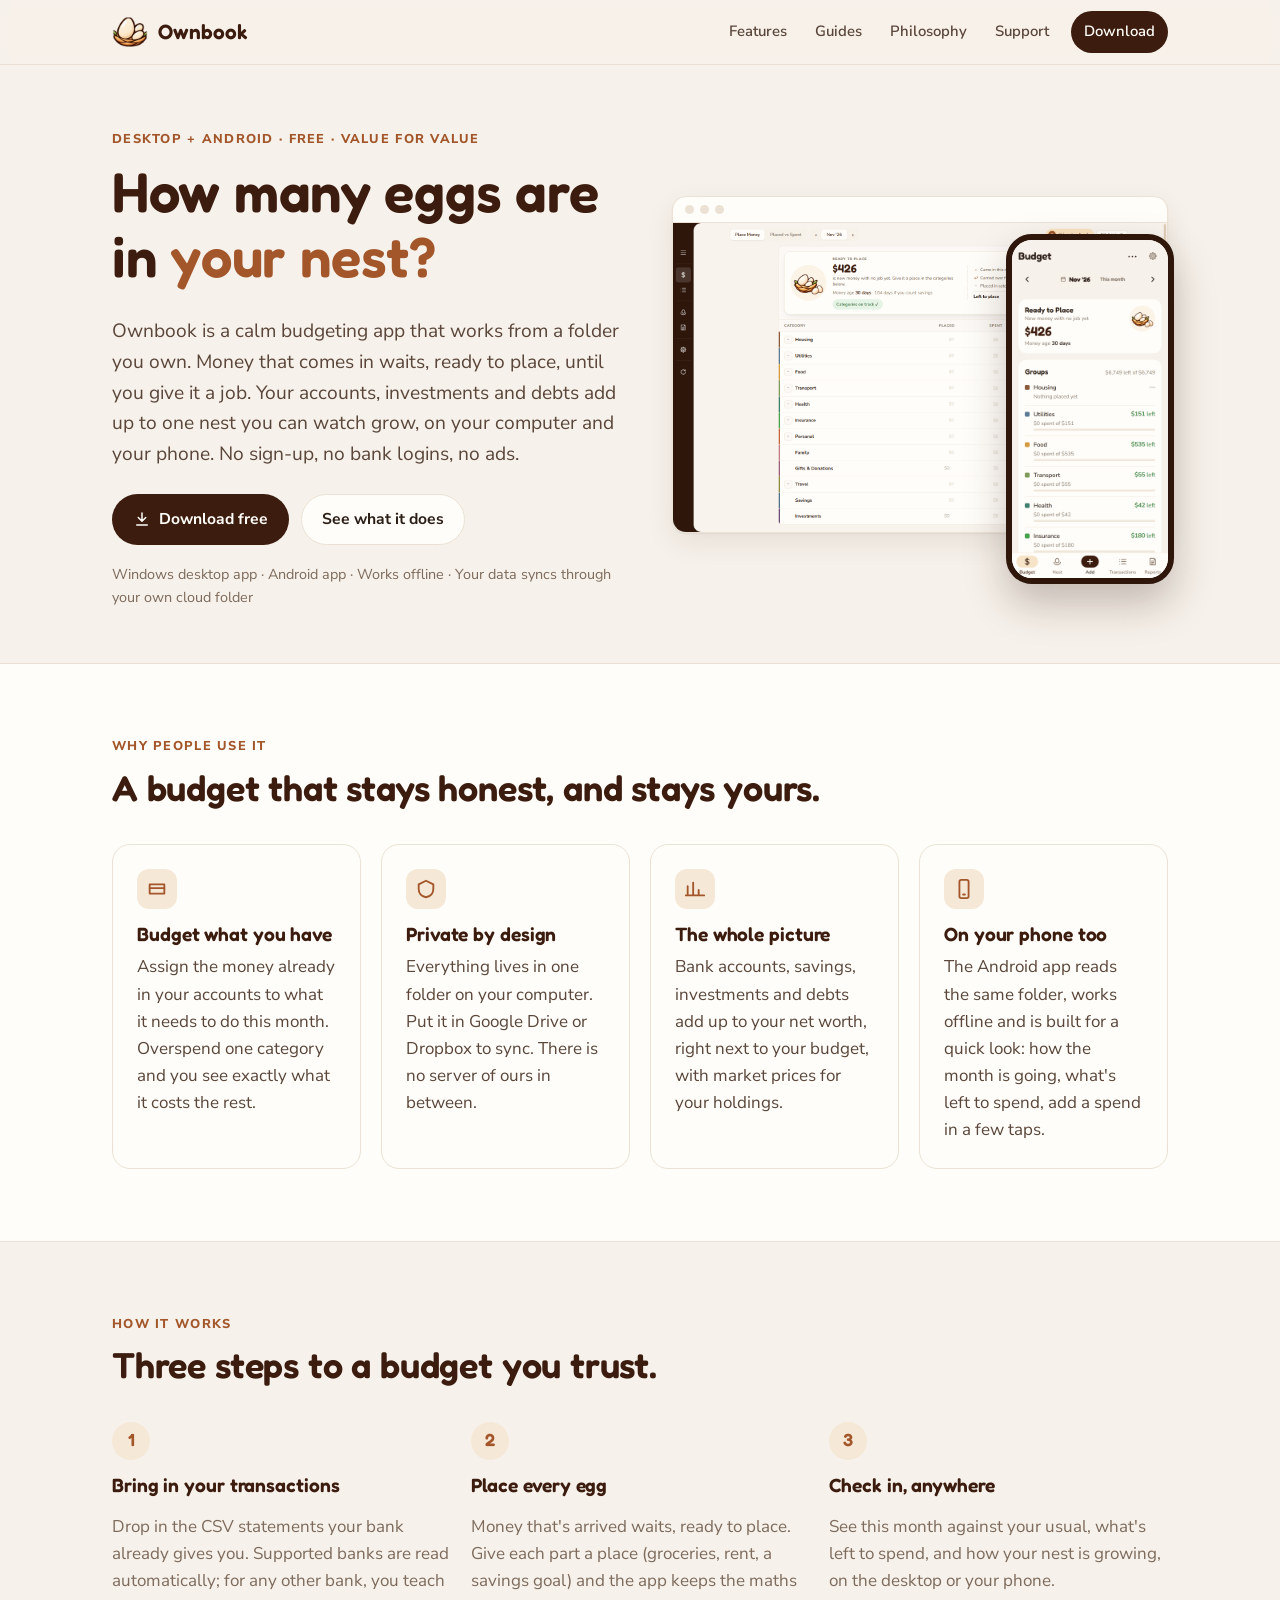
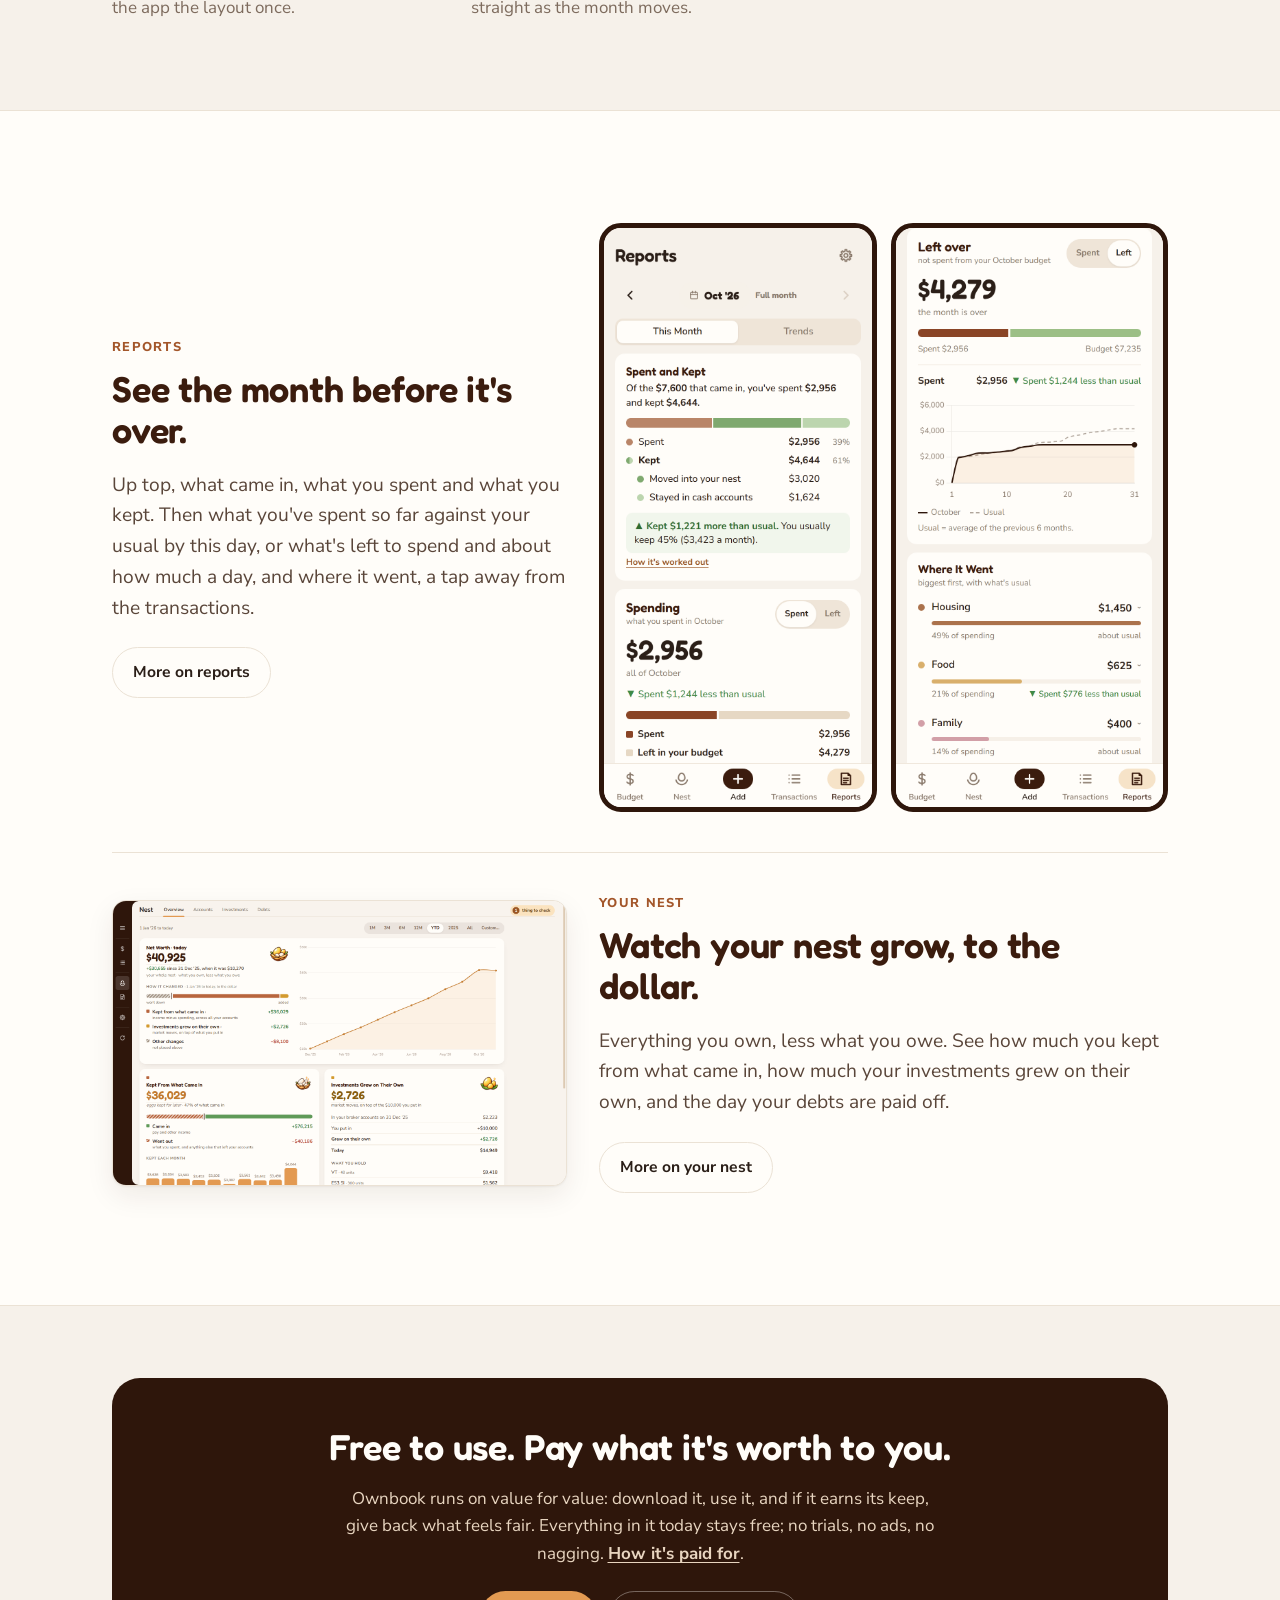
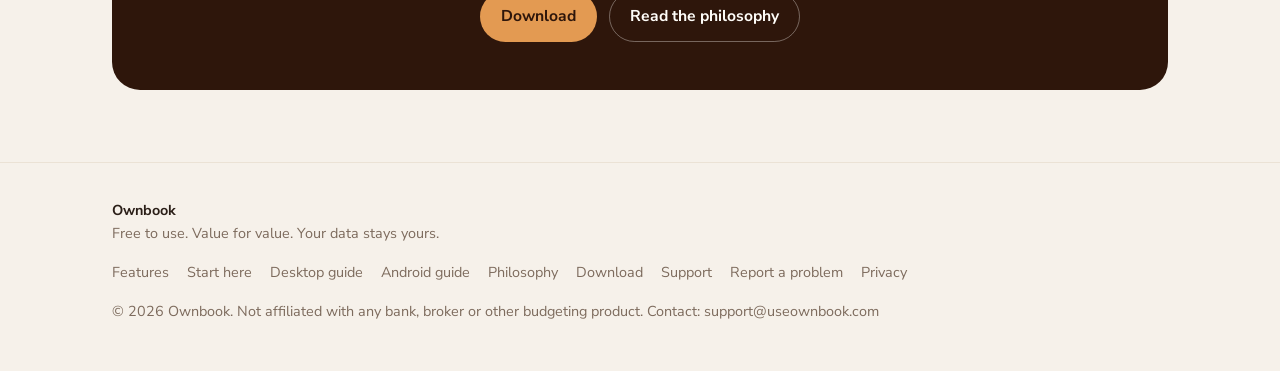
==== index.html @ 2da605db "Publish site" ====
<!doctype html>
<html lang="en">
<head>
  <meta charset="utf-8">
  <meta name="viewport" content="width=device-width, initial-scale=1">
  <title>Ownbook — private budgeting for desktop and Android</title>
  <meta name="description" content="A calm, private budget that lives in a folder you own. Budget every dollar, track accounts and investments, and keep your data in a folder you own. Free, value for value.">
  <link rel="stylesheet" href="assets/site.css">
  <link rel="icon" href="assets/brand/favicon.ico" sizes="any">
  <link rel="icon" type="image/png" sizes="32x32" href="assets/brand/favicon-32.png">
  <link rel="apple-touch-icon" href="assets/brand/apple-touch-icon.png">
  <meta property="og:image" content="assets/brand/social-card.png">
  <meta name="theme-color" content="#FBF1E1">

</head>
<body>
<header class="site-head">
  <div class="wrap">
    <a class="brand" href="index.html">
      <img class="brand-mark" src="assets/brand/mark-96.png" alt="" width="36" height="36">
      <span>Ownbook</span>
    </a>
    <button class="nav-toggle" type="button" aria-label="Menu" aria-expanded="false" aria-controls="site-nav"
      onclick="var n=document.getElementById('site-nav');var o=n.classList.toggle('open');this.setAttribute('aria-expanded',o)">
      <svg viewBox="0 0 24 24" aria-hidden="true"><path d="M4 7h16M4 12h16M4 17h16"/></svg>
    </button>
    <nav class="nav" id="site-nav" aria-label="Main">
      <a href="features.html" >Features</a>
      <a href="guide-start.html" >Guides</a>
      <a href="philosophy.html" >Philosophy</a>
      <a href="support.html" >Support</a>
      <a class="btn btn-primary btn-sm" href="download.html" >Download</a>
    </nav>
  </div>
</header>

<main>
  <section class="hero">
    <div class="wrap hero-grid">
      <div>
        <div class="eyebrow">Desktop + Android · Free · Value for value</div>
        <h1>How many eggs are in <span>your nest?</span></h1>
        <p class="lead">Ownbook is a calm budgeting app that works from a folder you own. Money that comes in waits, ready to place, until you give it a job. Your accounts, investments and debts add up to one nest you can watch grow, on your computer and your phone. No sign-up, no bank logins, no ads.</p>
        <div class="btn-row">
          <a class="btn btn-primary" href="download.html">
            <svg viewBox="0 0 24 24" aria-hidden="true"><path d="M12 4v11M7 10l5 5 5-5M5 20h14"/></svg>Download free</a>
          <a class="btn btn-ghost" href="features.html">See what it does</a>
        </div>
        <p class="hero-note">Windows desktop app · Android app · Works offline · Your data syncs through your own cloud folder</p>
      </div>
      <div class="shots">
        <div class="shot-desk"><div class="bar"><i></i><i></i><i></i></div>
          <img src="assets/img/desk-budget.png" alt="The Budget screen on the desktop: Ready to place at the top, categories with placed, spent and left amounts" width="1440" height="900"></div>
        <div class="shot-phone"><img src="assets/img/phone-budget.png" alt="The Budget screen on Android" width="390" height="844"></div>
      </div>
    </div>
  </section>

  <section class="band">
    <div class="wrap">
      <div class="section-head">
        <div class="eyebrow">Why people use it</div>
        <h2>A budget that stays honest, and stays yours.</h2>
      </div>
      <div class="grid c4">
        <div class="card"><div class="icon"><svg viewBox="0 0 24 24"><path d="M4 7h16v10H4z"/><path d="M4 11h16"/></svg></div>
          <h3>Budget what you have</h3><p>Assign the money already in your accounts to what it needs to do this month. Overspend one category and you see exactly what it costs the rest.</p></div>
        <div class="card"><div class="icon"><svg viewBox="0 0 24 24"><path d="M12 3l8 4v5c0 5-3.5 8-8 9-4.5-1-8-4-8-9V7z"/></svg></div>
          <h3>Private by design</h3><p>Everything lives in one folder on your computer. Put it in Google Drive or Dropbox to sync. There is no server of ours in between.</p></div>
        <div class="card"><div class="icon"><svg viewBox="0 0 24 24"><path d="M4 19V9M10 19V5M16 19v-6M22 19H2"/></svg></div>
          <h3>The whole picture</h3><p>Bank accounts, savings, investments and debts add up to your net worth, right next to your budget, with market prices for your holdings.</p></div>
        <div class="card"><div class="icon"><svg viewBox="0 0 24 24"><rect x="7" y="2" width="10" height="20" rx="2"/><path d="M11 18h2"/></svg></div>
          <h3>On your phone too</h3><p>The Android app reads the same folder, works offline and is built for a quick look: how the month is going, what's left to spend, add a spend in a few taps.</p></div>
      </div>
    </div>
  </section>

  <section>
    <div class="wrap">
      <div class="section-head">
        <div class="eyebrow">How it works</div>
        <h2>Three steps to a budget you trust.</h2>
      </div>
      <div class="steps">
        <div class="step"><h3>Bring in your transactions</h3><p class="muted">Drop in the CSV statements your bank already gives you. Supported banks are read automatically; for any other bank, you teach the app the layout once.</p></div>
        <div class="step"><h3>Place every egg</h3><p class="muted">Money that's arrived waits, ready to place. Give each part a place (groceries, rent, a savings goal) and the app keeps the maths straight as the month moves.</p></div>
        <div class="step"><h3>Check in, anywhere</h3><p class="muted">See this month against your usual, what's left to spend, and how your nest is growing, on the desktop or your phone.</p></div>
      </div>
    </div>
  </section>

  <section class="band">
    <div class="wrap">
      <div class="feature">
        <div>
          <div class="eyebrow">Reports</div>
          <h2>See the month before it's over.</h2>
          <p class="lead">Up top, what came in, what you spent and what you kept. Then what you've spent so far against your usual by this day, or what's left to spend and about how much a day, and where it went, a tap away from the transactions.</p>
          <div class="btn-row"><a class="btn btn-ghost" href="features.html#reports">More on reports</a></div>
        </div>
        <div class="media phones">
          <img src="assets/img/phone-reports.png" alt="Phone Reports: spent and kept this month" width="390" height="844" loading="lazy">
          <img src="assets/img/phone-reports-left.png" alt="Phone Reports: left to spend, about how much a day" width="390" height="844" loading="lazy">
        </div>
      </div>
      <div class="feature flip">
        <div>
          <div class="eyebrow">Your nest</div>
          <h2>Watch your nest grow, to the dollar.</h2>
          <p class="lead">Everything you own, less what you owe. See how much you kept from what came in, how much your investments grew on their own, and the day your debts are paid off.</p>
          <div class="btn-row"><a class="btn btn-ghost" href="features.html#nest">More on your nest</a></div>
        </div>
        <div class="media"><img src="assets/img/desk-nest.png" alt="Desktop Nest overview: net worth and how it changed, what you kept and where it sits" width="1440" height="900" loading="lazy"></div>
      </div>
    </div>
  </section>

  <section>
    <div class="wrap">
      <div class="cta">
        <h2>Free to use. Pay what it's worth to you.</h2>
        <p>Ownbook runs on value for value: download it, use it, and if it earns its keep, give back what feels fair. Everything in it today stays free; no trials, no ads, no nagging. <a href="philosophy.html#v4v" style="color:inherit">How it's paid for</a>.</p>
        <div class="btn-row">
          <a class="btn btn-primary" href="download.html">Download</a>
          <a class="btn btn-ghost" href="philosophy.html">Read the philosophy</a>
        </div>
      </div>
    </div>
  </section>
</main>
<footer class="site-foot">
  <div class="wrap">
    <div>
      <strong style="color:var(--ink)">Ownbook</strong><br>
      Free to use. Value for value. Your data stays yours.
    </div>
    <nav aria-label="Footer">
      <a href="features.html">Features</a>
      <a href="guide-start.html">Start here</a>
      <a href="guide-desktop.html">Desktop guide</a>
      <a href="guide-android.html">Android guide</a>
      <a href="philosophy.html">Philosophy</a>
      <a href="download.html">Download</a>
      <a href="support.html">Support</a>
      <a href="mailto:support@useownbook.com">Report a problem</a>
      <a href="privacy.html">Privacy</a>
    </nav>
    <div style="width:100%">© 2026 Ownbook. Not affiliated with any bank, broker or other budgeting product. Contact: support@useownbook.com</div>
  </div>
</footer>

</body>
</html>
---- assets/site.css ----
/* Site styles. No external fonts, scripts or trackers: the site practises what
   the app preaches. Colours, fonts and shapes follow the app's warm look (cocoa ink,
   cream surfaces, honey accent; Fredoka titles over Nunito Sans), served from here. */
@font-face { font-family: "Nunito Sans"; font-style: normal; font-weight: 200 1000; font-display: swap;
  src: url("fonts/nunitosans-latin.woff2") format("woff2"); unicode-range: U+0000-00FF, U+0131, U+0152-0153, U+02BB-02BC, U+02C6, U+02DA, U+02DC, U+0304, U+0308, U+0329, U+2000-206F, U+20AC, U+2122, U+2191, U+2193, U+2212, U+2215, U+FEFF, U+FFFD; }
@font-face { font-family: "Nunito Sans"; font-style: normal; font-weight: 200 1000; font-display: swap;
  src: url("fonts/nunitosans-latin-ext.woff2") format("woff2"); unicode-range: U+0100-02BA, U+02BD-02C5, U+02C7-02CC, U+02CE-02D7, U+02DD-02FF, U+0304, U+0308, U+0329, U+1D00-1DBF, U+1E00-1E9F, U+1EF2-1EFF, U+2020, U+20A0-20AB, U+20AD-20C0, U+2113, U+2C60-2C7F, U+A720-A7FF; }
@font-face { font-family: "Fredoka"; font-style: normal; font-weight: 300 700; font-display: swap;
  src: url("fonts/fredoka-latin.woff2") format("woff2"); unicode-range: U+0000-00FF, U+0131, U+0152-0153, U+02BB-02BC, U+02C6, U+02DA, U+02DC, U+0304, U+0308, U+0329, U+2000-206F, U+20AC, U+2122, U+2191, U+2193, U+2212, U+2215, U+FEFF, U+FFFD; }
@font-face { font-family: "Fredoka"; font-style: normal; font-weight: 300 700; font-display: swap;
  src: url("fonts/fredoka-latin-ext.woff2") format("woff2"); unicode-range: U+0100-02BA, U+02BD-02C5, U+02C7-02CC, U+02CE-02D7, U+02DD-02FF, U+0304, U+0308, U+0329, U+1D00-1DBF, U+1E00-1E9F, U+1EF2-1EFF, U+2020, U+20A0-20AB, U+20AD-20C0, U+2113, U+2C60-2C7F, U+A720-A7FF; }
:root {
  --bg: #f6f1ea;
  --surface: #fffdf9;
  --ink: #2b1f18;
  --ink-2: #5a463a;
  --muted: #7d6b5d;
  --line: #ebe2d5;
  --cocoa: #3b1c0e;
  --chrome: #2e160b;
  --honey: #e39a52;
  --clay: #a3562a;
  --green: #3f8a46;
  --soft: #f6e8d6;
  --amber-soft: #fdf3e2;
  --accent: #3b1c0e;
  --accent-ink: #fffdf9;
  --link: #9a4d22;
  --frame: #2e160b;
  --radius: 18px;
  --radius-sm: 12px;
  --shadow: 0 1px 2px rgba(46, 22, 11, .05), 0 10px 28px rgba(46, 22, 11, .08);
  --wrap: 1120px;
  --font: "Nunito Sans", Arial, Helvetica, sans-serif;
  --font-display: "Fredoka", "Nunito Sans", Arial, sans-serif;
  color-scheme: light;
}
@media (prefers-color-scheme: dark) {
  :root:not([data-theme="light"]) {
    --bg: #1c120c; --surface: #28190f; --ink: #f6ece0; --ink-2: #dccbb8; --muted: #b29d88;
    --line: #3d2b1e; --cocoa: #f6ece0; --clay: #e9a86a; --green: #8cc77e; --soft: #3a2616; --amber-soft: #33240f;
    --accent: #e39a52; --accent-ink: #2e160b; --link: #f0b27a; --frame: #0f0905; --shadow: none; color-scheme: dark;
  }
}
:root[data-theme="dark"] {
  --bg: #1c120c; --surface: #28190f; --ink: #f6ece0; --ink-2: #dccbb8; --muted: #b29d88;
  --line: #3d2b1e; --cocoa: #f6ece0; --clay: #e9a86a; --green: #8cc77e; --soft: #3a2616; --amber-soft: #33240f;
  --accent: #e39a52; --accent-ink: #2e160b; --link: #f0b27a; --frame: #0f0905; --shadow: none; color-scheme: dark;
}

* { box-sizing: border-box; }
html { -webkit-text-size-adjust: 100%; scroll-behavior: smooth; }
body {
  margin: 0; background: var(--bg); color: var(--ink); font-family: var(--font);
  font-size: 17px; line-height: 1.6; -webkit-font-smoothing: antialiased;
}
img { max-width: 100%; height: auto; display: block; }
a { color: inherit; text-underline-offset: 3px; }
p a, li a, td a { color: var(--link); font-weight: 700; }
h1, h2, h3 { font-family: var(--font-display); line-height: 1.15; letter-spacing: -.005em; margin: 0 0 .5em; color: var(--cocoa); }
h1 { font-size: clamp(2.2rem, 5vw, 3.5rem); font-weight: 600; }
h2 { font-size: clamp(1.6rem, 3.2vw, 2.25rem); font-weight: 600; }
h3 { font-size: 1.2rem; font-weight: 600; }
code, kbd { font-family: ui-monospace, "Cascadia Mono", Consolas, monospace; font-size: .88em;
  background: var(--surface); border: 1px solid var(--line); border-radius: 6px; padding: 1px 6px; }
.wrap { max-width: var(--wrap); margin: 0 auto; padding: 0 16px; }
@media (min-width: 720px) { .wrap { padding: 0 32px; } }
.muted { color: var(--muted); }
.eyebrow { font-size: .8rem; font-weight: 800; letter-spacing: .1em; text-transform: uppercase; color: var(--clay); margin-bottom: 10px; }
.lead { font-size: 1.2rem; color: var(--ink-2); max-width: 40em; }

/* ── Header ── */
.site-head { position: sticky; top: 0; z-index: 10; background: color-mix(in srgb, var(--bg) 88%, transparent);
  backdrop-filter: saturate(1.4) blur(10px); border-bottom: 1px solid var(--line); }
.site-head .wrap { display: flex; align-items: center; gap: 16px; min-height: 64px; }
.brand { display: flex; align-items: center; gap: 10px; font-family: var(--font-display); font-size: 1.3rem; font-weight: 600; color: var(--cocoa); text-decoration: none; }
.brand-mark { width: 36px; height: 36px; display: block; }
.nav { display: flex; gap: 4px; margin-left: auto; align-items: center; }
.nav a { text-decoration: none; font-size: .93rem; font-weight: 600; color: var(--ink-2); padding: 8px 12px; border-radius: 999px; }
.nav a:hover { background: var(--surface); }
.nav a[aria-current="page"] { color: var(--ink); background: var(--surface); box-shadow: inset 0 0 0 1px var(--line); }
.nav .btn { margin-left: 6px; }
.nav-toggle { display: none; margin-left: auto; background: none; border: 0; padding: 10px; color: var(--ink); cursor: pointer; }
.nav-toggle svg { width: 24px; height: 24px; stroke: currentColor; stroke-width: 2; fill: none; stroke-linecap: round; }
@media (max-width: 860px) {
  .nav-toggle { display: block; }
  .nav { display: none; position: absolute; left: 0; right: 0; top: 64px; flex-direction: column; align-items: stretch;
    background: var(--bg); border-bottom: 1px solid var(--line); padding: 8px 16px 16px; gap: 2px; }
  .nav.open { display: flex; }
  .nav a { padding: 12px 14px; }
  .nav .btn { margin: 8px 0 0; text-align: center; }
}

/* ── Buttons ── */
.btn { display: inline-flex; align-items: center; justify-content: center; gap: 8px; text-decoration: none; font-weight: 700;
  font-size: .98rem; padding: 12px 20px; border-radius: 999px; border: 1px solid transparent; cursor: pointer; white-space: nowrap; }
.btn svg { width: 18px; height: 18px; stroke: currentColor; fill: none; stroke-width: 2; stroke-linecap: round; stroke-linejoin: round; }
.btn-primary { background: var(--accent); color: var(--accent-ink) !important; }
.btn-primary:hover { filter: brightness(1.12); }
.btn-ghost { background: var(--surface); color: var(--ink) !important; border-color: var(--line); }
.btn-ghost:hover { border-color: var(--muted); }
.btn-sm { padding: 8px 14px; font-size: .9rem; }
.btn-row { display: flex; flex-wrap: wrap; gap: 12px; margin-top: 24px; }

/* ── Sections ── */
section { padding: 72px 0; }
section.tight { padding: 48px 0; }
.section-head { max-width: 46em; margin-bottom: 36px; }
.band { background: var(--surface); border-top: 1px solid var(--line); border-bottom: 1px solid var(--line); }

/* Hero */
.hero { padding: 64px 0 40px; }
.hero-grid { display: grid; gap: 40px; align-items: center; }
@media (min-width: 960px) { .hero-grid { grid-template-columns: 1.05fr 1fr; } }
.hero h1 span { color: var(--clay); }
.hero-note { margin-top: 18px; font-size: .9rem; color: var(--muted); }
.shots { position: relative; min-height: 360px; }
.shot-desk { border-radius: 14px; overflow: hidden; box-shadow: var(--shadow); border: 1px solid var(--line); background: var(--surface); }
.shot-desk .bar { height: 26px; display: flex; gap: 6px; align-items: center; padding: 0 12px; border-bottom: 1px solid var(--line); }
.shot-desk .bar i { width: 9px; height: 9px; border-radius: 50%; background: var(--line); }
.shot-phone { position: absolute; right: -6px; bottom: -28px; width: 34%; max-width: 210px; border-radius: 26px; overflow: hidden;
  border: 6px solid var(--frame); box-shadow: 0 20px 40px rgba(46, 22, 11, .25); background: #fff; }
@media (max-width: 600px) { .shot-phone { width: 40%; right: 0; } }

/* Pillars / cards */
.grid { display: grid; gap: 20px; }
@media (min-width: 720px) { .grid.c2 { grid-template-columns: repeat(2, 1fr); } .grid.c3 { grid-template-columns: repeat(3, 1fr); } }
@media (min-width: 1000px) { .grid.c4 { grid-template-columns: repeat(4, 1fr); } }
@media (min-width: 640px) and (max-width: 999px) { .grid.c4 { grid-template-columns: repeat(2, 1fr); } }
.card { background: var(--surface); border: 1px solid var(--line); border-radius: var(--radius); padding: 24px; }
.card p { margin: 0; color: var(--ink-2); }
.card h3 { margin-bottom: 8px; }
.icon { width: 40px; height: 40px; border-radius: 12px; background: var(--soft); display: grid; place-items: center; margin-bottom: 14px; }
.icon svg { width: 22px; height: 22px; stroke: var(--clay); fill: none; stroke-width: 2; stroke-linecap: round; stroke-linejoin: round; }

/* Feature rows (text + screenshot) */
.feature { display: grid; gap: 32px; align-items: center; padding: 40px 0; border-top: 1px solid var(--line); }
.feature:first-of-type { border-top: 0; }
@media (min-width: 900px) { .feature { grid-template-columns: 1fr 1.25fr; } .feature.flip > :first-child { order: 2; } }
.feature ul { padding-left: 1.1em; margin: 12px 0 0; color: var(--ink-2); }
.feature li { margin: 6px 0; }
.feature .media { border-radius: 14px; overflow: hidden; border: 1px solid var(--line); box-shadow: var(--shadow); background: var(--surface); }
.feature .media.phones { display: grid; grid-template-columns: repeat(2, 1fr); gap: 14px; border: 0; box-shadow: none; background: none; }
.feature .media.phones img { border-radius: 22px; border: 5px solid var(--frame); }
.tag { display: inline-block; font-size: .72rem; font-weight: 700; letter-spacing: .06em; text-transform: uppercase;
  padding: 3px 8px; border-radius: 999px; background: var(--soft); color: var(--clay); margin-right: 6px; vertical-align: middle; }
.tag.desk { background: var(--surface); color: var(--ink-2); border: 1px solid var(--line); }

/* Steps */
.steps { counter-reset: s; display: grid; gap: 20px; }
@media (min-width: 900px) { .steps { grid-template-columns: repeat(3, 1fr); } }
.step { position: relative; padding-top: 52px; }
.step::before { counter-increment: s; content: counter(s); position: absolute; top: 0; left: 0; width: 38px; height: 38px;
  border-radius: 50%; background: var(--soft); color: var(--clay); display: grid; place-items: center; font-family: var(--font-display); font-weight: 600; font-size: 1.1rem; }

/* CTA band */
.cta { background: var(--chrome); color: #f6ece0; border-radius: 28px; padding: 48px 32px; text-align: center; }
.cta h2 { color: #fffdf9; }
.cta p { color: #e8d5c0; max-width: 36em; margin: 0 auto; }
.cta .btn-row { justify-content: center; }
.cta .btn-primary { background: var(--honey); color: #2e160b !important; }
.cta .btn-ghost { background: transparent; color: #fffdf9 !important; border-color: rgba(255, 253, 249, .35); }

/* Docs (guides, philosophy) */
.doc { display: grid; gap: 40px; padding-top: 48px; padding-bottom: 80px; }
@media (min-width: 980px) { .doc { grid-template-columns: 260px 1fr; } }
.toc { position: sticky; top: 88px; align-self: start; font-size: .92rem; }
@media (max-width: 979px) { .toc { position: static; } }
.toc strong { display: block; font-size: .75rem; letter-spacing: .1em; text-transform: uppercase; color: var(--muted); margin-bottom: 8px; }
.toc a { display: block; padding: 5px 0; color: var(--ink-2); text-decoration: none; }
.toc a:hover { color: var(--ink); }
.prose { max-width: 46em; }
.prose h2 { margin-top: 2.2em; padding-top: .4em; font-size: 1.6rem; scroll-margin-top: 84px; }
.prose h2:first-child { margin-top: 0; }
.prose h3 { margin-top: 1.6em; scroll-margin-top: 84px; }
.prose p, .prose li { color: var(--ink-2); }
.prose ol, .prose ul { padding-left: 1.3em; }
.prose li { margin: 6px 0; }
.prose figure { margin: 24px 0; }
.prose figure img { border-radius: 12px; border: 1px solid var(--line); }
.prose figure.phone img { max-width: 280px; border-radius: 24px; border: 5px solid var(--frame); }
.prose figcaption { font-size: .85rem; color: var(--muted); margin-top: 8px; }
.note { border-radius: var(--radius-sm); padding: 14px 16px; margin: 18px 0; background: var(--soft); color: var(--ink); font-size: .95rem; }
.note.warn { background: var(--amber-soft); }
.note strong { display: block; margin-bottom: 2px; }
.tabs { display: inline-flex; gap: 4px; padding: 4px; border-radius: 999px; background: var(--surface); border: 1px solid var(--line); margin-bottom: 8px; }
.tabs a { text-decoration: none; font-weight: 700; font-size: .88rem; padding: 8px 11px; border-radius: 999px; color: var(--ink-2); white-space: nowrap; }
.tabs a[aria-current="page"] { background: var(--accent); color: var(--accent-ink); }
table.facts { width: 100%; border-collapse: collapse; font-size: .95rem; margin: 16px 0; }
table.facts th, table.facts td { text-align: left; padding: 10px 12px; border-bottom: 1px solid var(--line); vertical-align: top; }
table.facts th { font-size: .78rem; text-transform: uppercase; letter-spacing: .06em; color: var(--muted); }
.table-scroll { overflow-x: auto; }

/* Download + support */
.dl { display: grid; gap: 20px; }
@media (min-width: 820px) { .dl { grid-template-columns: repeat(2, 1fr); } }
.dl .card { display: flex; flex-direction: column; gap: 10px; }
.dl .card .btn { align-self: flex-start; margin-top: 8px; }
.dl ul { margin: 6px 0 0; padding-left: 1.1em; color: var(--ink-2); font-size: .95rem; }
.give { display: grid; gap: 20px; }
@media (min-width: 820px) { .give { grid-template-columns: repeat(2, 1fr); } }
.ln { display: flex; flex-wrap: wrap; gap: 8px; align-items: center; margin-top: 10px; }
.ln code { font-size: .95rem; padding: 8px 12px; word-break: break-all; }

/* Footer */
.site-foot { border-top: 1px solid var(--line); padding: 36px 0 48px; font-size: .9rem; color: var(--muted); }
.site-foot .wrap { display: flex; flex-wrap: wrap; gap: 16px 32px; justify-content: space-between; }
.site-foot nav { display: flex; flex-wrap: wrap; gap: 6px 18px; }
.site-foot a { text-decoration: none; }
.site-foot a:hover { color: var(--ink); }
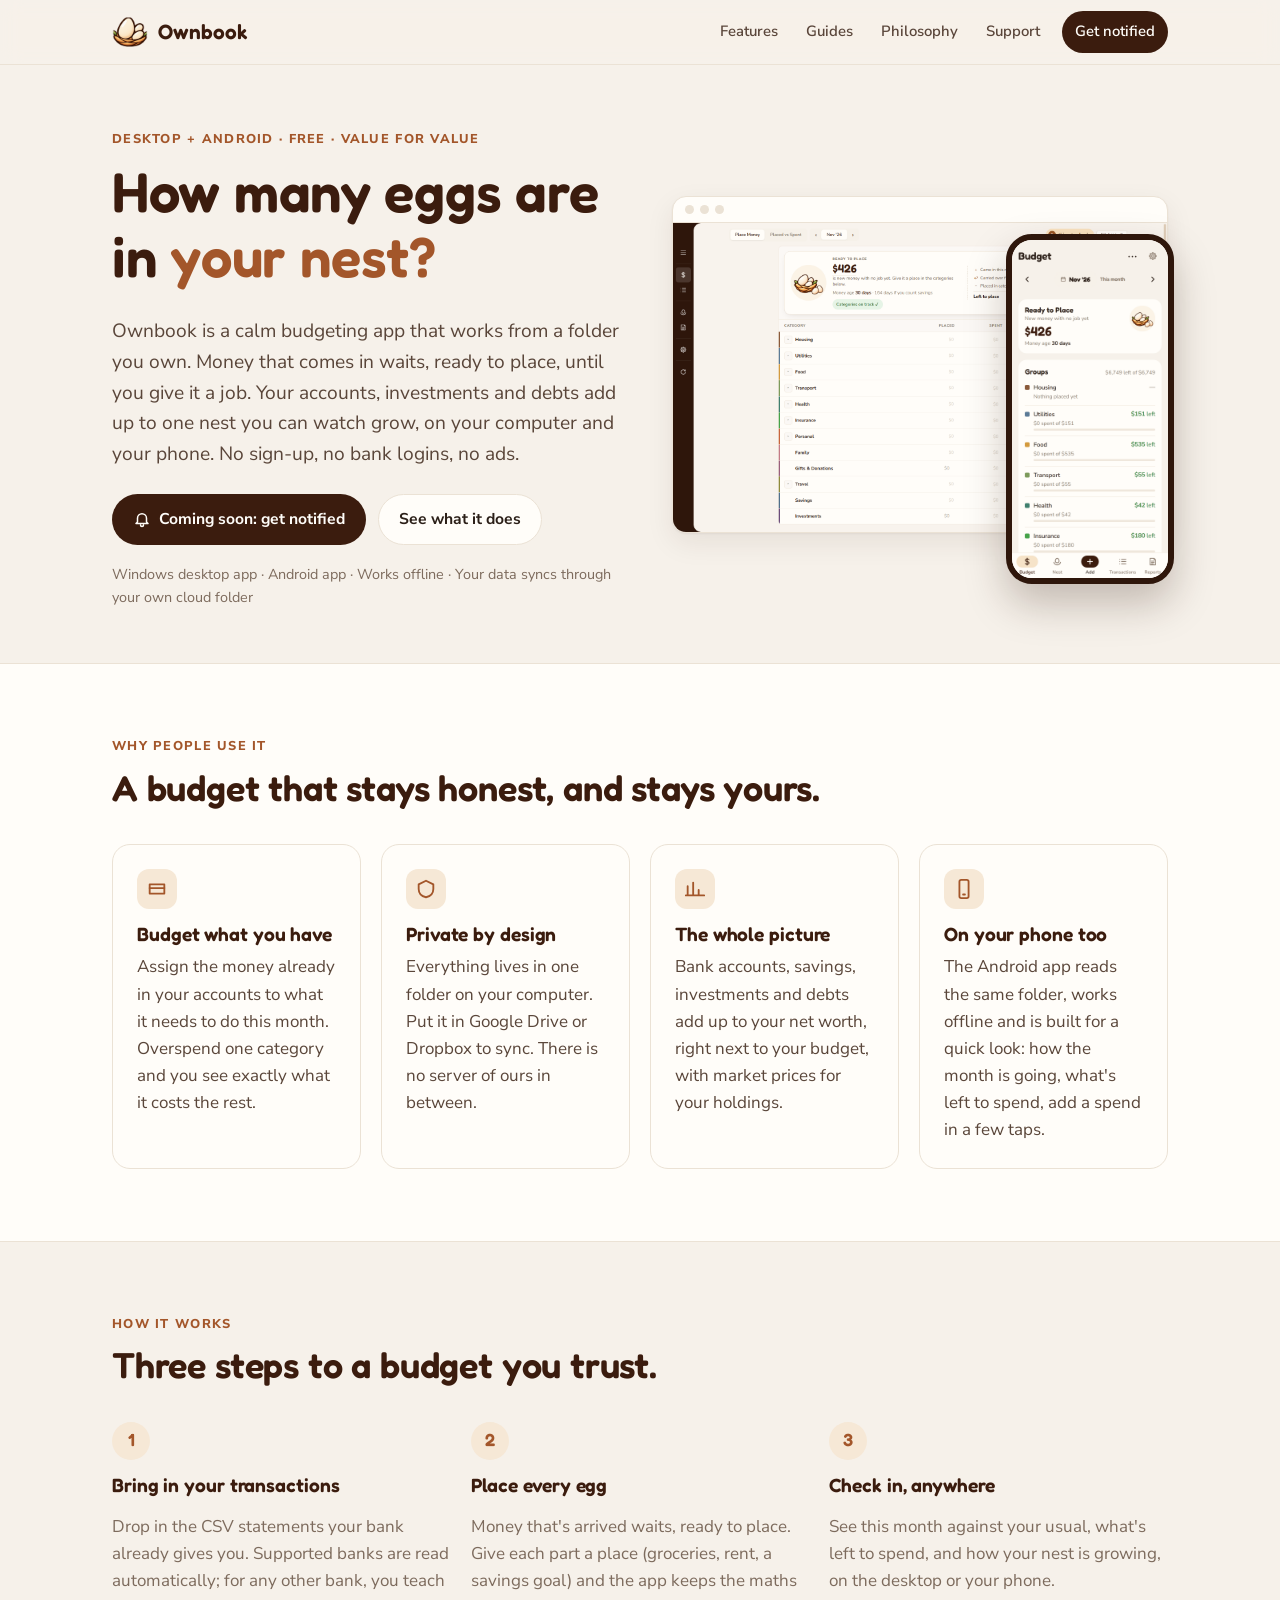
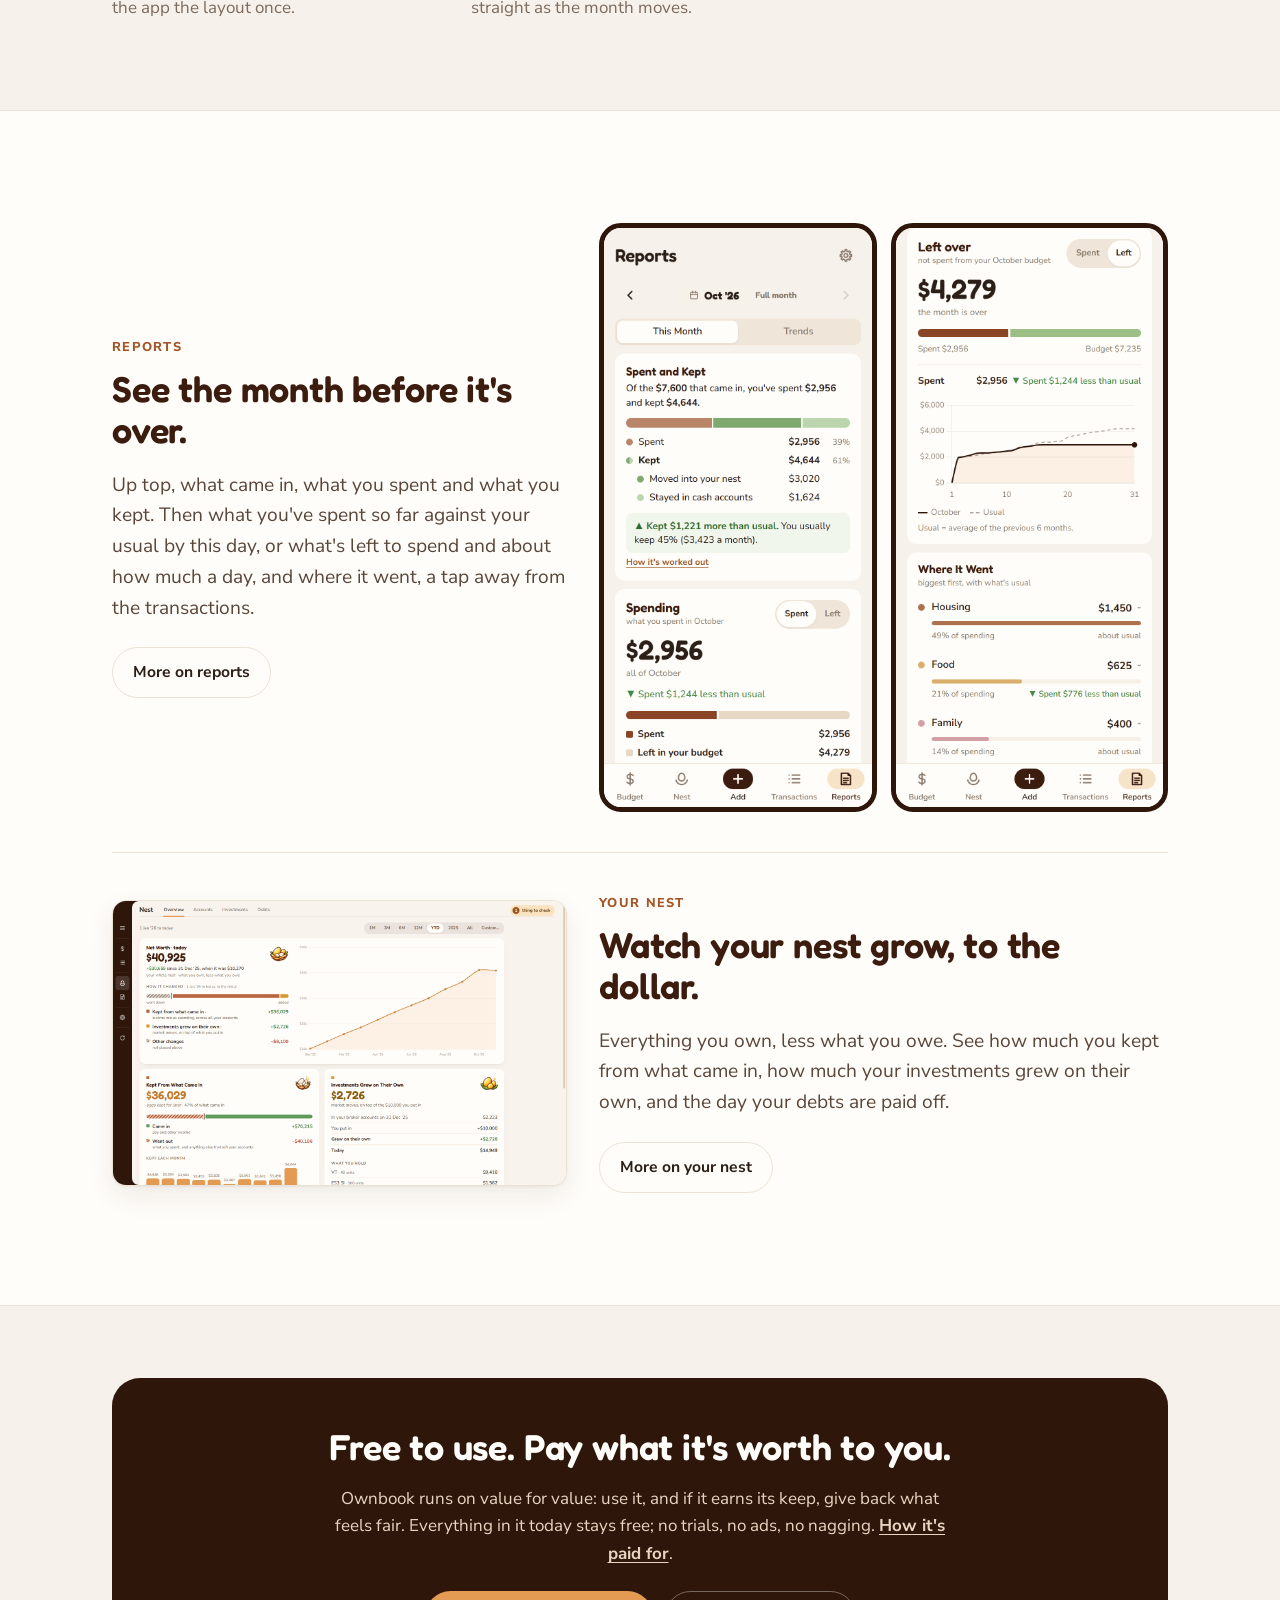
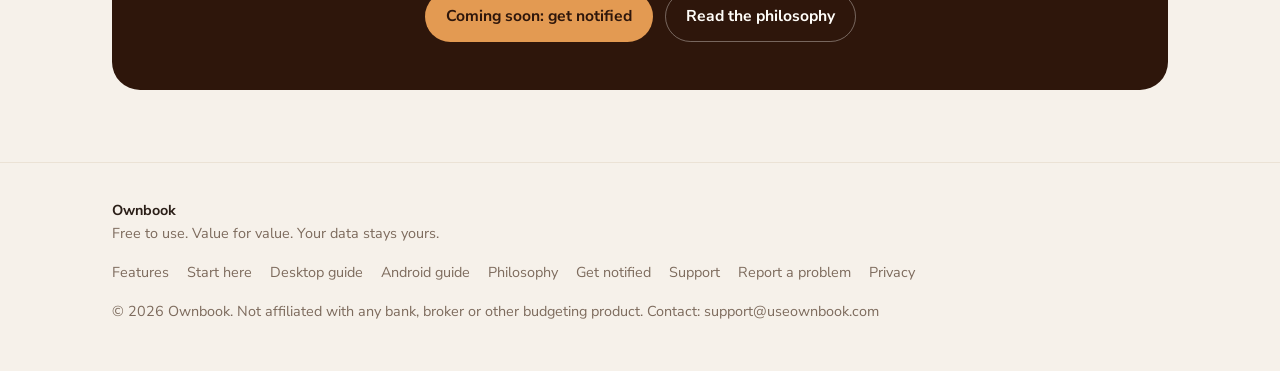
==== commit 5c3a63f0: "Coming soon: get notified buttons" ====
--- a/index.html
+++ b/index.html
@@ -29,7 +29,7 @@
       <a href="guide-start.html" >Guides</a>
       <a href="philosophy.html" >Philosophy</a>
       <a href="support.html" >Support</a>
-      <a class="btn btn-primary btn-sm" href="download.html" >Download</a>
+      <a class="btn btn-primary btn-sm" href="download.html#notify" >Get notified</a>
     </nav>
   </div>
 </header>
@@ -42,8 +42,8 @@
         <h1>How many eggs are in <span>your nest?</span></h1>
         <p class="lead">Ownbook is a calm budgeting app that works from a folder you own. Money that comes in waits, ready to place, until you give it a job. Your accounts, investments and debts add up to one nest you can watch grow, on your computer and your phone. No sign-up, no bank logins, no ads.</p>
         <div class="btn-row">
-          <a class="btn btn-primary" href="download.html">
-            <svg viewBox="0 0 24 24" aria-hidden="true"><path d="M12 4v11M7 10l5 5 5-5M5 20h14"/></svg>Download free</a>
+          <a class="btn btn-primary" href="mailto:support@useownbook.com?subject=Tell%20me%20when%20it%27s%20out">
+            <svg viewBox="0 0 24 24" aria-hidden="true"><path d="M6 16V11a6 6 0 0 1 12 0v5l2 2H4zM10 20a2 2 0 0 0 4 0"/></svg>Coming soon: get notified</a>
           <a class="btn btn-ghost" href="features.html">See what it does</a>
         </div>
         <p class="hero-note">Windows desktop app · Android app · Works offline · Your data syncs through your own cloud folder</p>
@@ -119,9 +119,9 @@
     <div class="wrap">
       <div class="cta">
         <h2>Free to use. Pay what it's worth to you.</h2>
-        <p>Ownbook runs on value for value: download it, use it, and if it earns its keep, give back what feels fair. Everything in it today stays free; no trials, no ads, no nagging. <a href="philosophy.html#v4v" style="color:inherit">How it's paid for</a>.</p>
+        <p>Ownbook runs on value for value: use it, and if it earns its keep, give back what feels fair. Everything in it today stays free; no trials, no ads, no nagging. <a href="philosophy.html#v4v" style="color:inherit">How it's paid for</a>.</p>
         <div class="btn-row">
-          <a class="btn btn-primary" href="download.html">Download</a>
+          <a class="btn btn-primary" href="mailto:support@useownbook.com?subject=Tell%20me%20when%20it%27s%20out">Coming soon: get notified</a>
           <a class="btn btn-ghost" href="philosophy.html">Read the philosophy</a>
         </div>
       </div>
@@ -140,7 +140,7 @@
       <a href="guide-desktop.html">Desktop guide</a>
       <a href="guide-android.html">Android guide</a>
       <a href="philosophy.html">Philosophy</a>
-      <a href="download.html">Download</a>
+      <a href="download.html#notify">Get notified</a>
       <a href="support.html">Support</a>
       <a href="mailto:support@useownbook.com">Report a problem</a>
       <a href="privacy.html">Privacy</a>
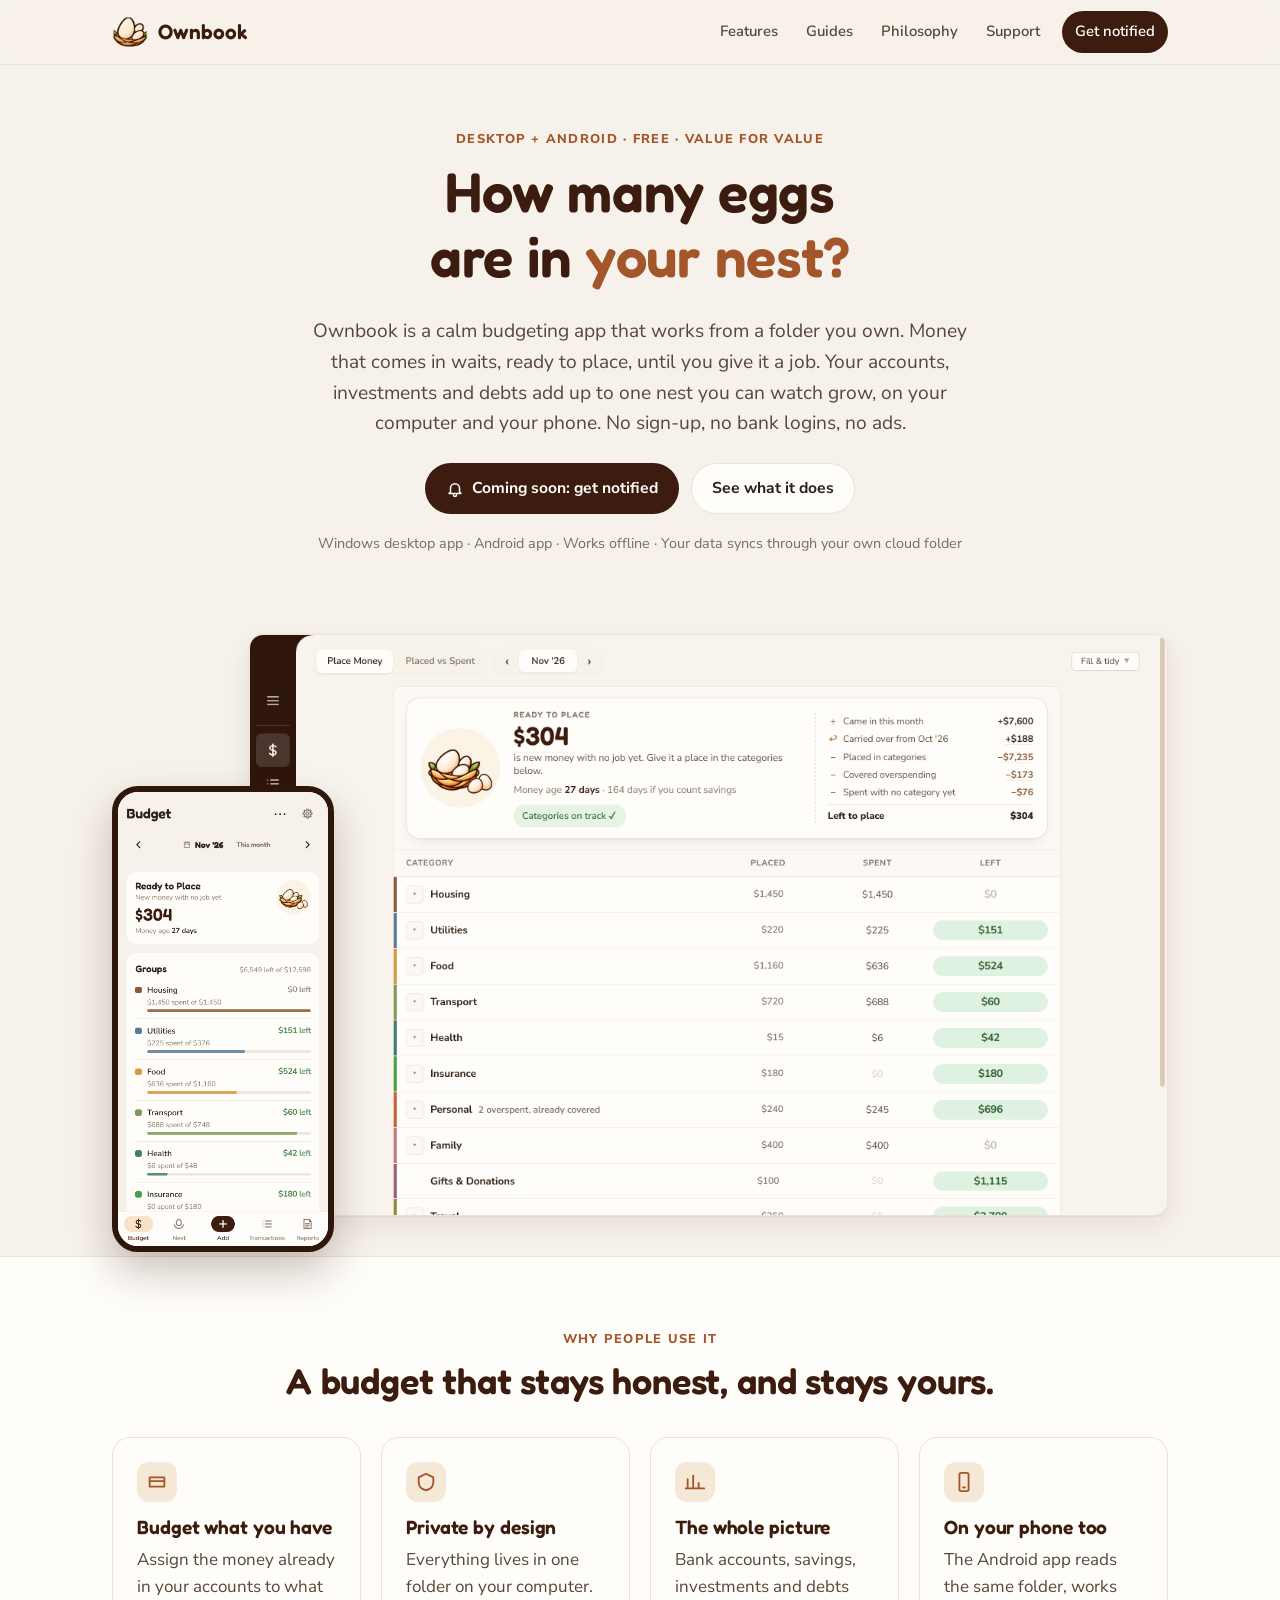
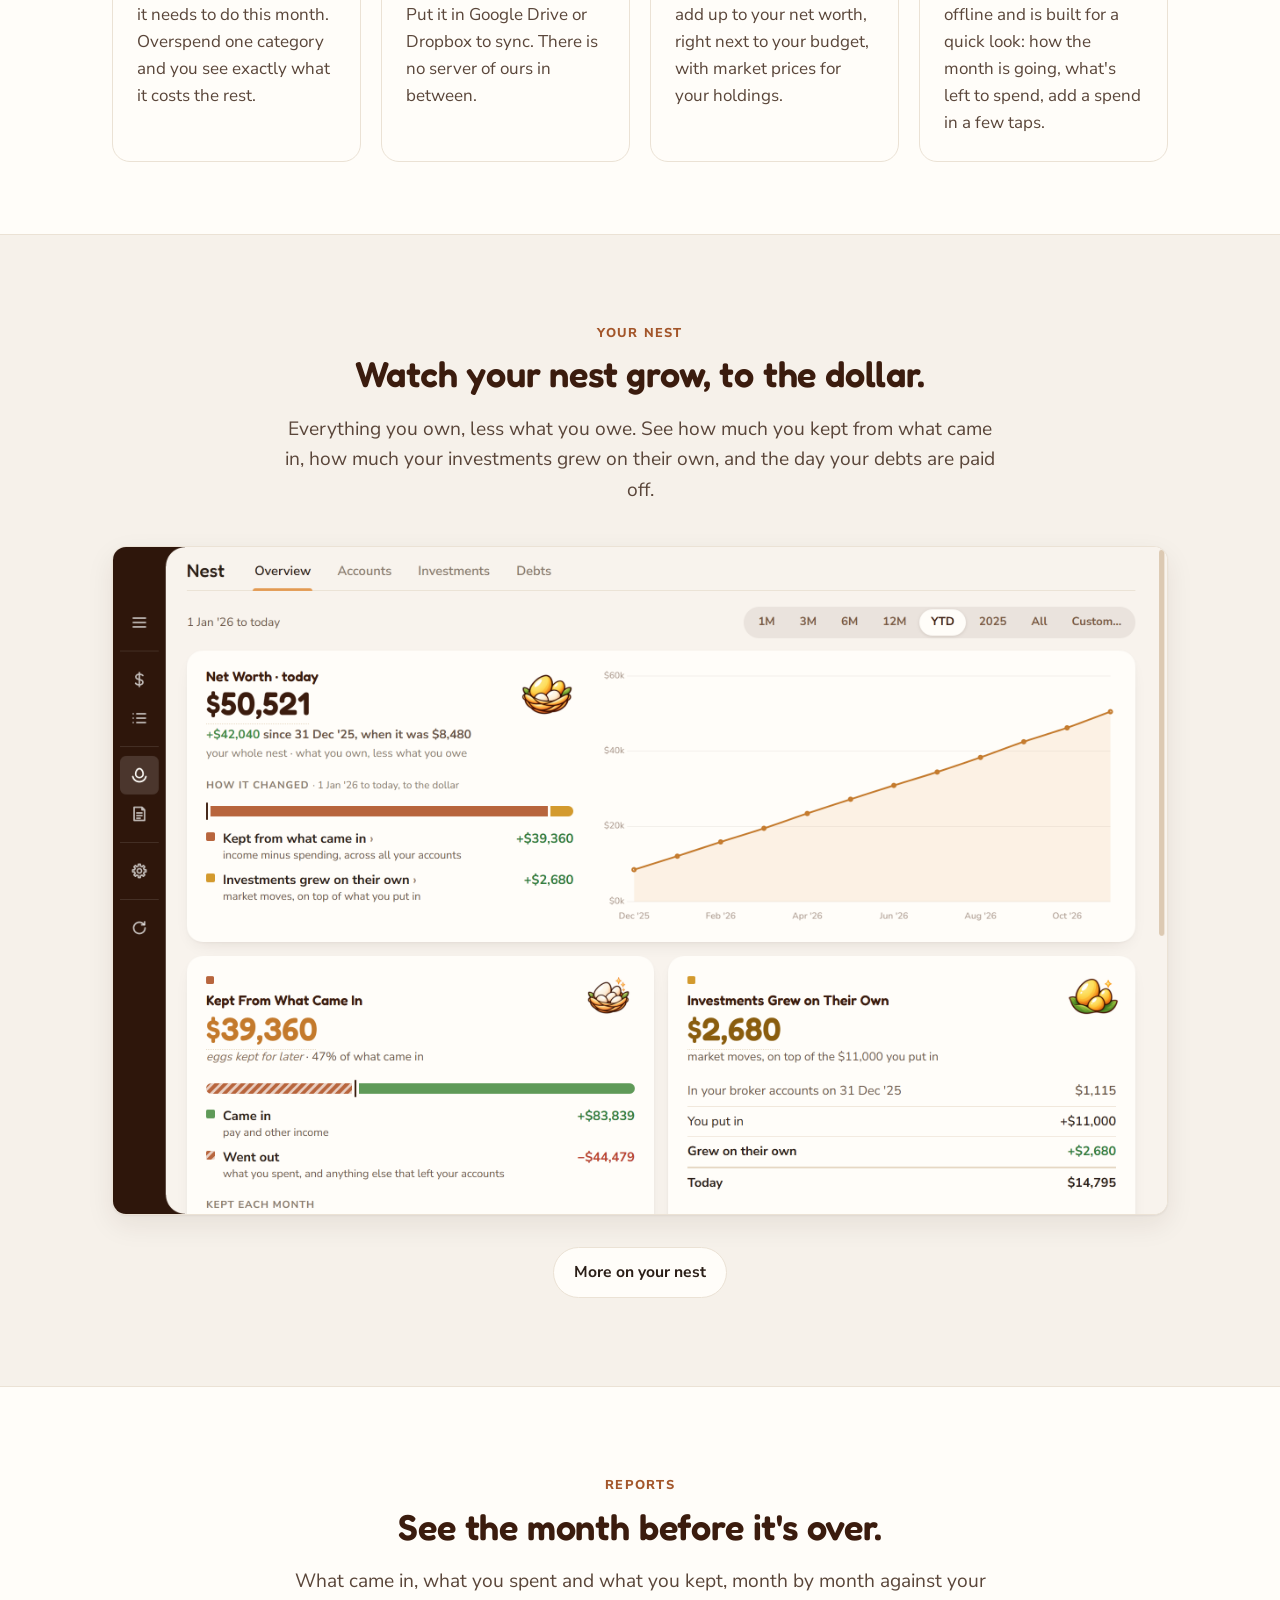
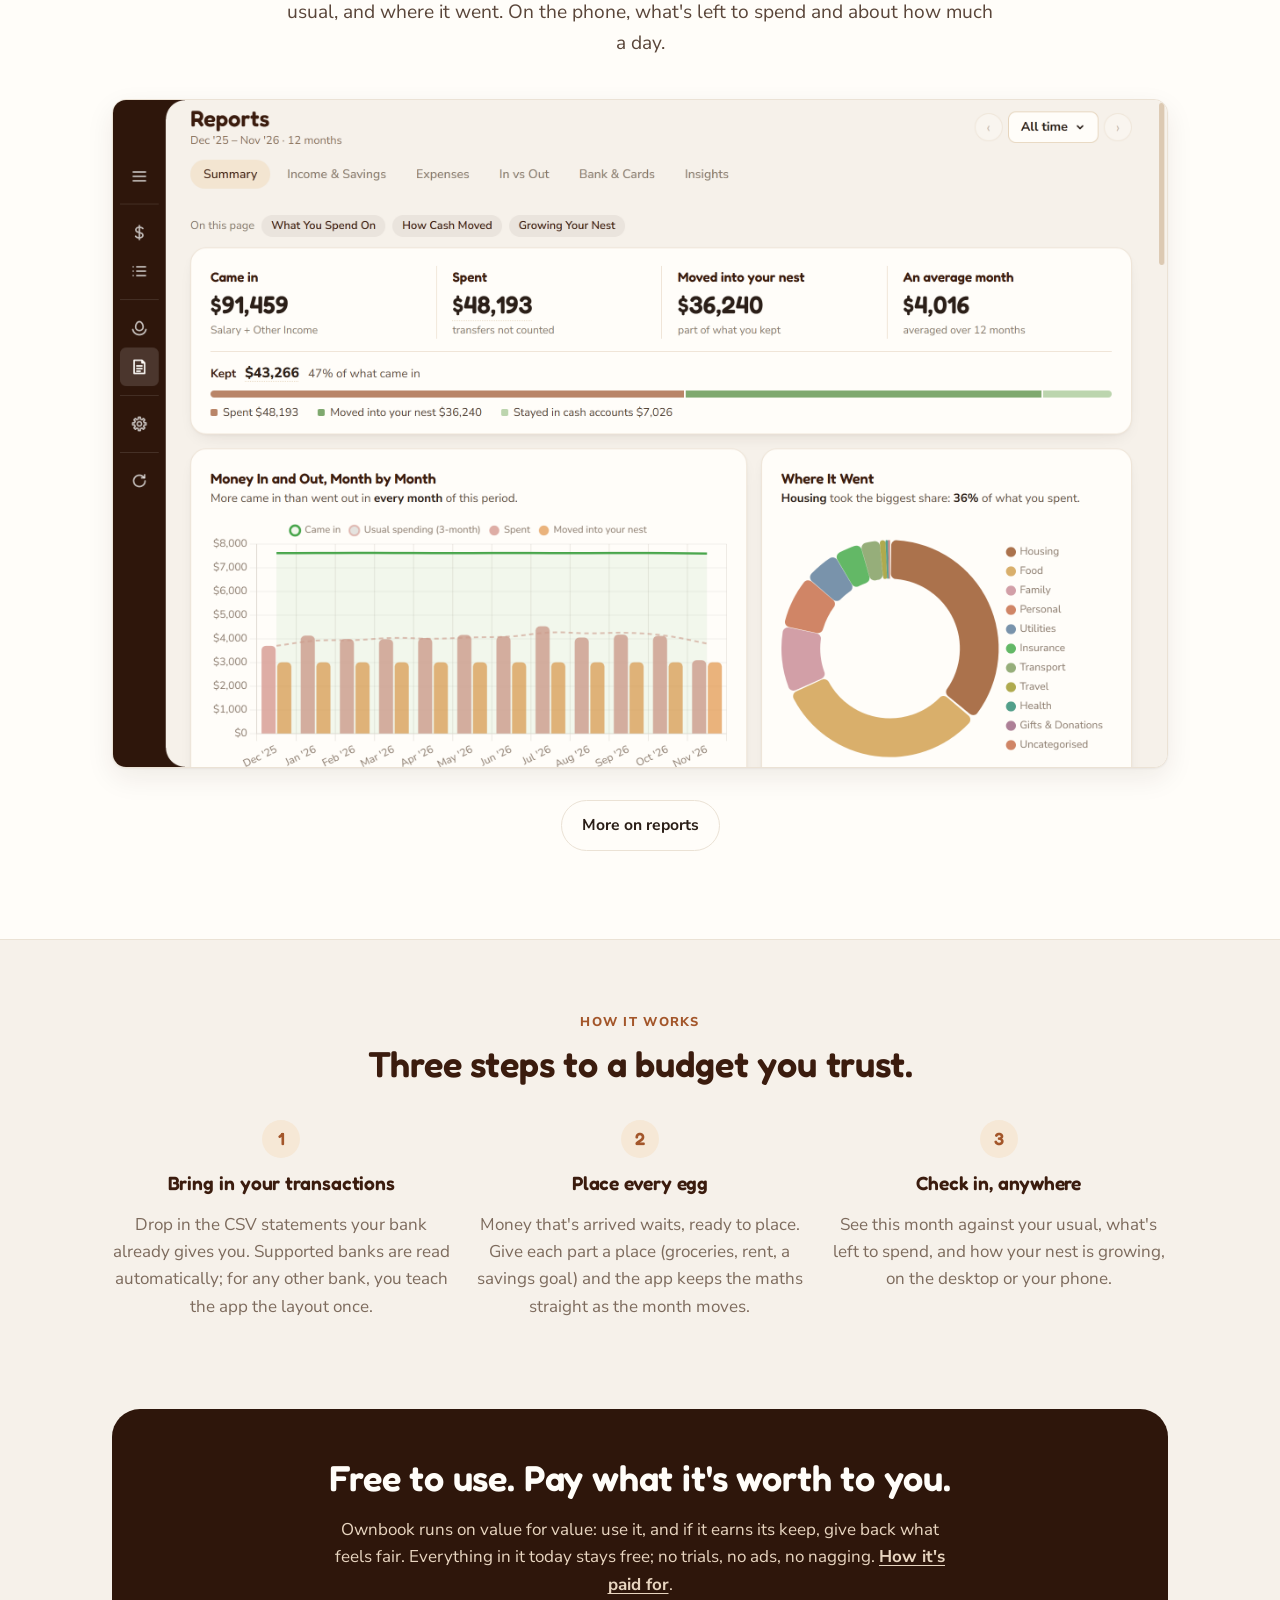
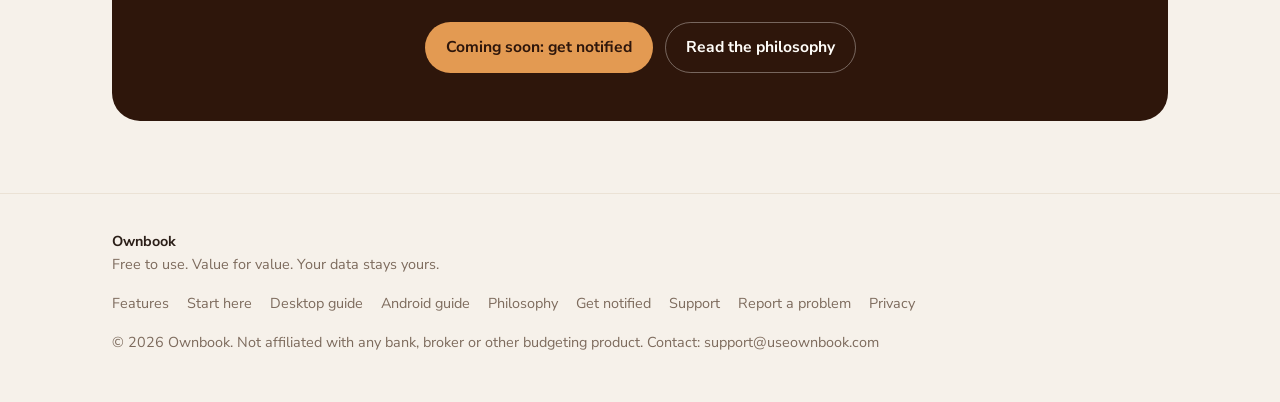
==== commit 8d350d11: "Redesigned landing and Features pages, sharper screenshots" ====
--- a/index.html
+++ b/index.html
@@ -34,10 +34,10 @@
   </div>
 </header>
 
-<main>
+<main class="home">
   <section class="hero">
     <div class="wrap hero-grid">
-      <div>
+      <div class="hero-copy">
         <div class="eyebrow">Desktop + Android · Free · Value for value</div>
         <h1>How many eggs are in <span>your nest?</span></h1>
         <p class="lead">Ownbook is a calm budgeting app that works from a folder you own. Money that comes in waits, ready to place, until you give it a job. Your accounts, investments and debts add up to one nest you can watch grow, on your computer and your phone. No sign-up, no bank logins, no ads.</p>
@@ -49,8 +49,8 @@
         <p class="hero-note">Windows desktop app · Android app · Works offline · Your data syncs through your own cloud folder</p>
       </div>
       <div class="shots">
-        <div class="shot-desk"><div class="bar"><i></i><i></i><i></i></div>
-          <img src="assets/img/desk-budget.png" alt="The Budget screen on the desktop: Ready to place at the top, categories with placed, spent and left amounts" width="1440" height="900"></div>
+        <div class="shot-desk">
+          <img src="assets/img/desk-budget.png" alt="The Budget screen on the desktop: Ready to place at the top, categories with placed, spent and left amounts" width="1200" height="760"></div>
         <div class="shot-phone"><img src="assets/img/phone-budget.png" alt="The Budget screen on Android" width="390" height="844"></div>
       </div>
     </div>
@@ -75,6 +75,30 @@
     </div>
   </section>
 
+  <section class="chapter">
+    <div class="wrap">
+      <div class="chapter-head">
+        <div class="eyebrow">Your nest</div>
+        <h2>Watch your nest grow, to the dollar.</h2>
+        <p class="lead">Everything you own, less what you owe. See how much you kept from what came in, how much your investments grew on their own, and the day your debts are paid off.</p>
+      </div>
+      <div class="shot-wide"><img src="assets/img/desk-nest.png" alt="Desktop Nest overview: net worth and how it changed, what you kept and where it sits" width="1200" height="760" loading="lazy"></div>
+      <div class="chapter-foot"><a class="btn btn-ghost" href="features.html#nest">More on your nest</a></div>
+    </div>
+  </section>
+
+  <section class="chapter band">
+    <div class="wrap">
+      <div class="chapter-head">
+        <div class="eyebrow">Reports</div>
+        <h2>See the month before it's over.</h2>
+        <p class="lead">What came in, what you spent and what you kept, month by month against your usual, and where it went. On the phone, what's left to spend and about how much a day.</p>
+      </div>
+      <div class="shot-wide"><img src="assets/img/desk-reports.png" alt="Desktop Reports: came in, spent, moved into your nest and kept, money in and out month by month, and where it went" width="1200" height="760" loading="lazy"></div>
+      <div class="chapter-foot"><a class="btn btn-ghost" href="features.html#reports">More on reports</a></div>
+    </div>
+  </section>
+
   <section>
     <div class="wrap">
       <div class="section-head">
@@ -89,33 +113,7 @@
     </div>
   </section>
 
-  <section class="band">
-    <div class="wrap">
-      <div class="feature">
-        <div>
-          <div class="eyebrow">Reports</div>
-          <h2>See the month before it's over.</h2>
-          <p class="lead">Up top, what came in, what you spent and what you kept. Then what you've spent so far against your usual by this day, or what's left to spend and about how much a day, and where it went, a tap away from the transactions.</p>
-          <div class="btn-row"><a class="btn btn-ghost" href="features.html#reports">More on reports</a></div>
-        </div>
-        <div class="media phones">
-          <img src="assets/img/phone-reports.png" alt="Phone Reports: spent and kept this month" width="390" height="844" loading="lazy">
-          <img src="assets/img/phone-reports-left.png" alt="Phone Reports: left to spend, about how much a day" width="390" height="844" loading="lazy">
-        </div>
-      </div>
-      <div class="feature flip">
-        <div>
-          <div class="eyebrow">Your nest</div>
-          <h2>Watch your nest grow, to the dollar.</h2>
-          <p class="lead">Everything you own, less what you owe. See how much you kept from what came in, how much your investments grew on their own, and the day your debts are paid off.</p>
-          <div class="btn-row"><a class="btn btn-ghost" href="features.html#nest">More on your nest</a></div>
-        </div>
-        <div class="media"><img src="assets/img/desk-nest.png" alt="Desktop Nest overview: net worth and how it changed, what you kept and where it sits" width="1440" height="900" loading="lazy"></div>
-      </div>
-    </div>
-  </section>
-
-  <section>
+  <section style="padding-top:0">
     <div class="wrap">
       <div class="cta">
         <h2>Free to use. Pay what it's worth to you.</h2>
--- a/assets/site.css
+++ b/assets/site.css
@@ -57,7 +57,7 @@
 img { max-width: 100%; height: auto; display: block; }
 a { color: inherit; text-underline-offset: 3px; }
 p a, li a, td a { color: var(--link); font-weight: 700; }
-h1, h2, h3 { font-family: var(--font-display); line-height: 1.15; letter-spacing: -.005em; margin: 0 0 .5em; color: var(--cocoa); }
+h1, h2, h3 { font-family: var(--font-display); text-wrap: balance; line-height: 1.15; letter-spacing: -.005em; margin: 0 0 .5em; color: var(--cocoa); }
 h1 { font-size: clamp(2.2rem, 5vw, 3.5rem); font-weight: 600; }
 h2 { font-size: clamp(1.6rem, 3.2vw, 2.25rem); font-weight: 600; }
 h3 { font-size: 1.2rem; font-weight: 600; }
@@ -111,16 +111,19 @@
 /* Hero */
 .hero { padding: 64px 0 40px; }
 .hero-grid { display: grid; gap: 40px; align-items: center; }
-@media (min-width: 960px) { .hero-grid { grid-template-columns: 1.05fr 1fr; } }
+.hero-copy { max-width: 820px; margin: 0 auto; text-align: center; }
+.hero-copy .lead { margin-left: auto; margin-right: auto; max-width: 660px; }
+.hero-copy .btn-row { justify-content: center; }
+.hero .shots { margin-top: 24px; }
 .hero h1 span { color: var(--clay); }
 .hero-note { margin-top: 18px; font-size: .9rem; color: var(--muted); }
 .shots { position: relative; min-height: 360px; }
-.shot-desk { border-radius: 14px; overflow: hidden; box-shadow: var(--shadow); border: 1px solid var(--line); background: var(--surface); }
-.shot-desk .bar { height: 26px; display: flex; gap: 6px; align-items: center; padding: 0 12px; border-bottom: 1px solid var(--line); }
-.shot-desk .bar i { width: 9px; height: 9px; border-radius: 50%; background: var(--line); }
-.shot-phone { position: absolute; right: -6px; bottom: -28px; width: 34%; max-width: 210px; border-radius: 26px; overflow: hidden;
+.shot-desk { margin-left: 13%; border-radius: 14px; overflow: hidden; box-shadow: var(--shadow); border: 1px solid var(--line); background: var(--surface); }
+.shot-desk img { display: block; }
+/* phone at bottom-left, over the sidebar and category names, so Placed / Spent / Left stay in view */
+.shot-phone { position: absolute; left: 0; bottom: -36px; width: 21%; max-width: 230px; border-radius: 26px; overflow: hidden;
   border: 6px solid var(--frame); box-shadow: 0 20px 40px rgba(46, 22, 11, .25); background: #fff; }
-@media (max-width: 600px) { .shot-phone { width: 40%; right: 0; } }
+@media (max-width: 600px) { .shot-desk { margin-left: 12%; } .shot-phone { width: 34%; } }
 
 /* Pillars / cards */
 .grid { display: grid; gap: 20px; }
@@ -137,6 +140,34 @@
 .feature { display: grid; gap: 32px; align-items: center; padding: 40px 0; border-top: 1px solid var(--line); }
 .feature:first-of-type { border-top: 0; }
 @media (min-width: 900px) { .feature { grid-template-columns: 1fr 1.25fr; } .feature.flip > :first-child { order: 2; } }
+/* a desktop shot gets the full width: text on top, the screen below at near its real size */
+.feature.wide { grid-template-columns: 1fr; }
+.feature.wide.flip > :first-child { order: 0; }
+@media (min-width: 900px) { .feature.wide > :first-child { display: grid; grid-template-columns: 1fr 1.4fr; column-gap: 48px; align-items: start; }
+  .feature.wide > :first-child > :is(ul, .btn-row, p) { grid-column: 2; } .feature.wide > :first-child > :is(.eyebrow, h2) { grid-column: 1; }
+  .feature.wide > :first-child > ul { grid-row: 1 / span 3; margin-top: 0; } }
+/* landing chapters: centred heading, the screen full width, one link under it */
+.chapter { padding: 88px 0; }
+.home .section-head, #data .section-head { margin-left: auto; margin-right: auto; text-align: center; }
+.home .steps .step { text-align: center; } .home .steps .step::before { left: 50%; transform: translateX(-50%); }
+.chapter-head { max-width: 720px; margin: 0 auto 40px; text-align: center; }
+.chapter-head .lead { margin-left: auto; margin-right: auto; }
+.chapter-foot { margin-top: 32px; text-align: center; }
+.shot-wide { border-radius: 14px; overflow: hidden; border: 1px solid var(--line); box-shadow: var(--shadow); background: var(--surface); }
+.shot-wide img { display: block; }
+.phone-row { display: grid; grid-template-columns: repeat(3, minmax(0, 270px)); justify-content: center; gap: 28px; }
+.phone-row img { border-radius: 26px; border: 6px solid var(--frame); box-shadow: 0 20px 40px rgba(46, 22, 11, .25); }
+@media (max-width: 700px) { .phone-row { grid-template-columns: repeat(2, minmax(0, 1fr)); gap: 14px; } .phone-row img:nth-child(3) { display: none; } .chapter { padding: 56px 0; } }
+/* features page: jump links, points as short cards */
+.jump { display: flex; flex-wrap: wrap; justify-content: center; gap: 8px; padding-block: 8px 0; }
+.jump a { padding: 7px 14px; border-radius: 999px; border: 1px solid var(--line); background: var(--surface); color: var(--ink-2); font-weight: 700; font-size: .92rem; text-decoration: none; }
+.jump a:hover { color: var(--ink); border-color: var(--clay); }
+.points { list-style: none; padding: 0; margin: 40px 0 0; display: grid; gap: 16px; grid-template-columns: repeat(auto-fill, minmax(min(100%, 320px), 1fr)); }
+.points li { background: var(--surface); border: 1px solid var(--line); border-radius: var(--radius); padding: 20px 22px; }
+.band .points li { background: var(--bg); }
+.points h3 { font-size: 1.08rem; margin: 0 0 6px; }
+.points p { margin: 0; color: var(--ink-2); font-size: .98rem; line-height: 1.55; }
+.chapter[id] { scroll-margin-top: 64px; }
 .feature ul { padding-left: 1.1em; margin: 12px 0 0; color: var(--ink-2); }
 .feature li { margin: 6px 0; }
 .feature .media { border-radius: 14px; overflow: hidden; border: 1px solid var(--line); box-shadow: var(--shadow); background: var(--surface); }
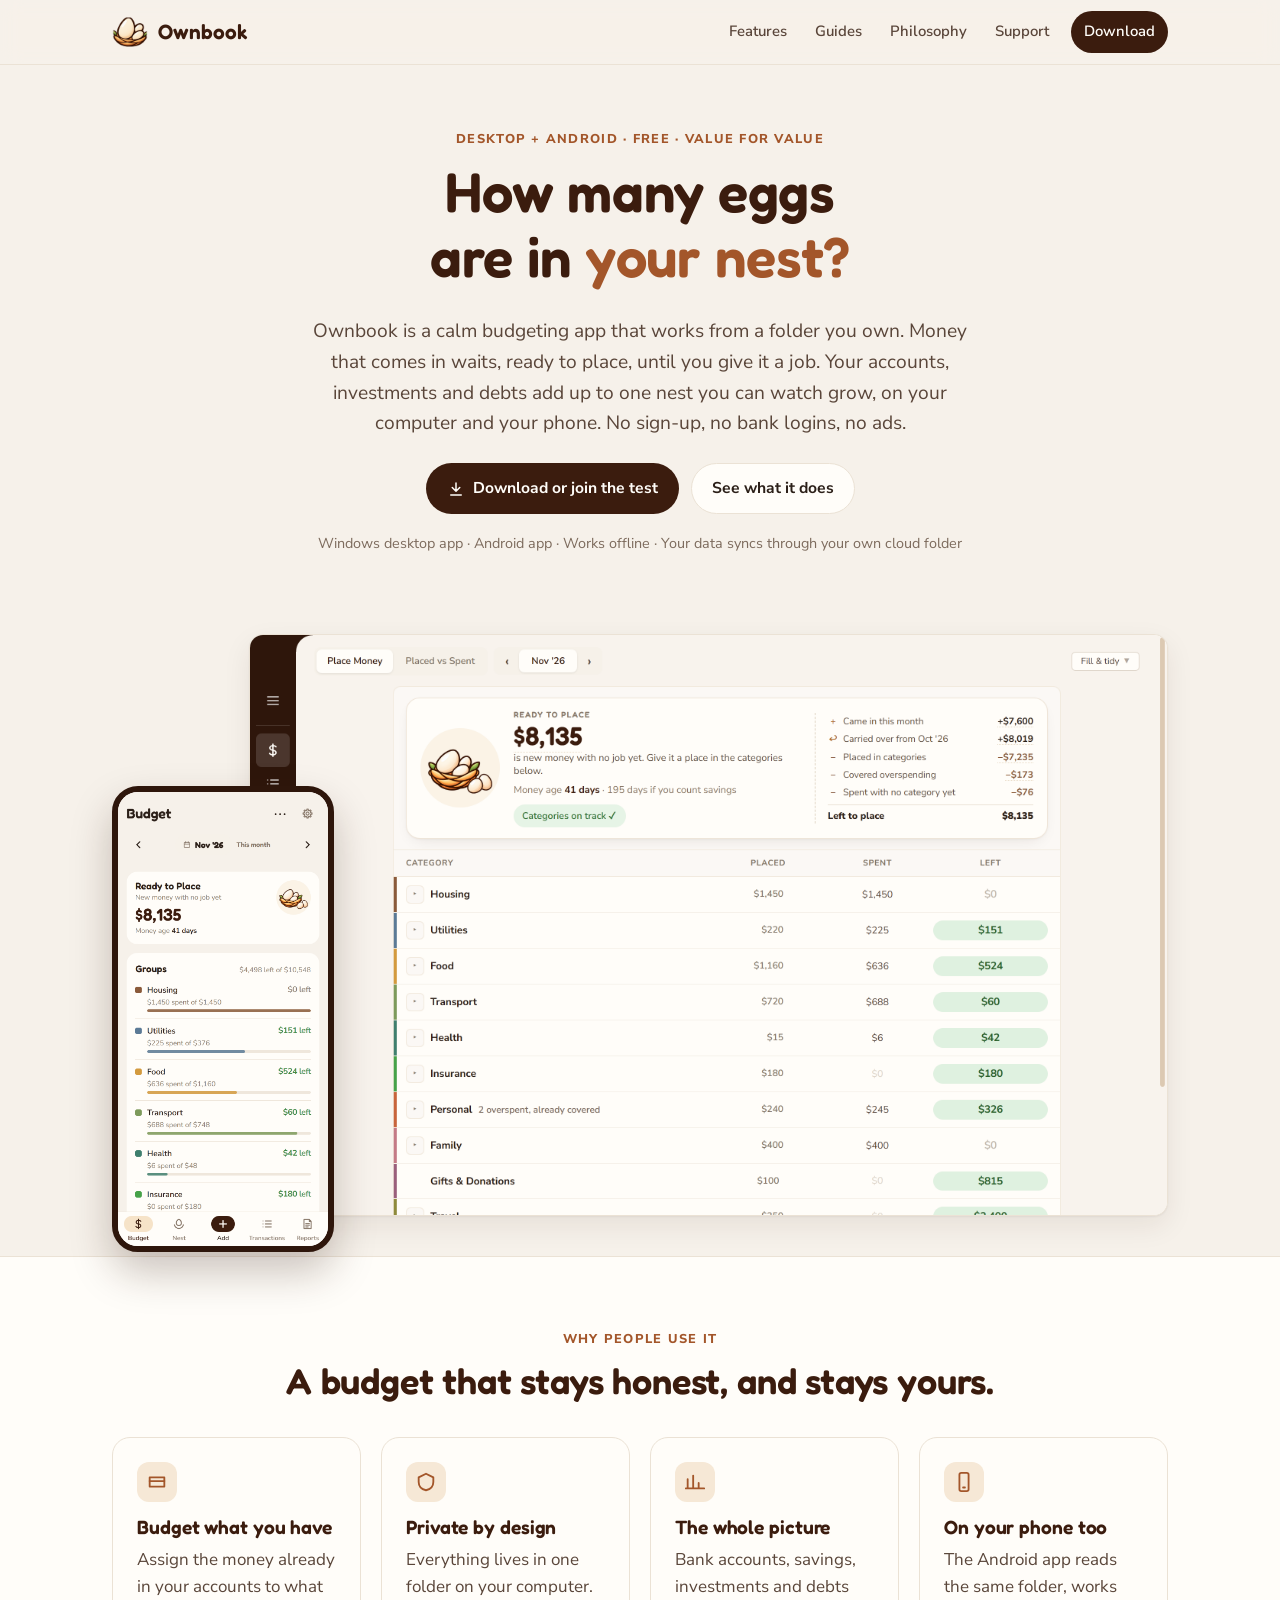
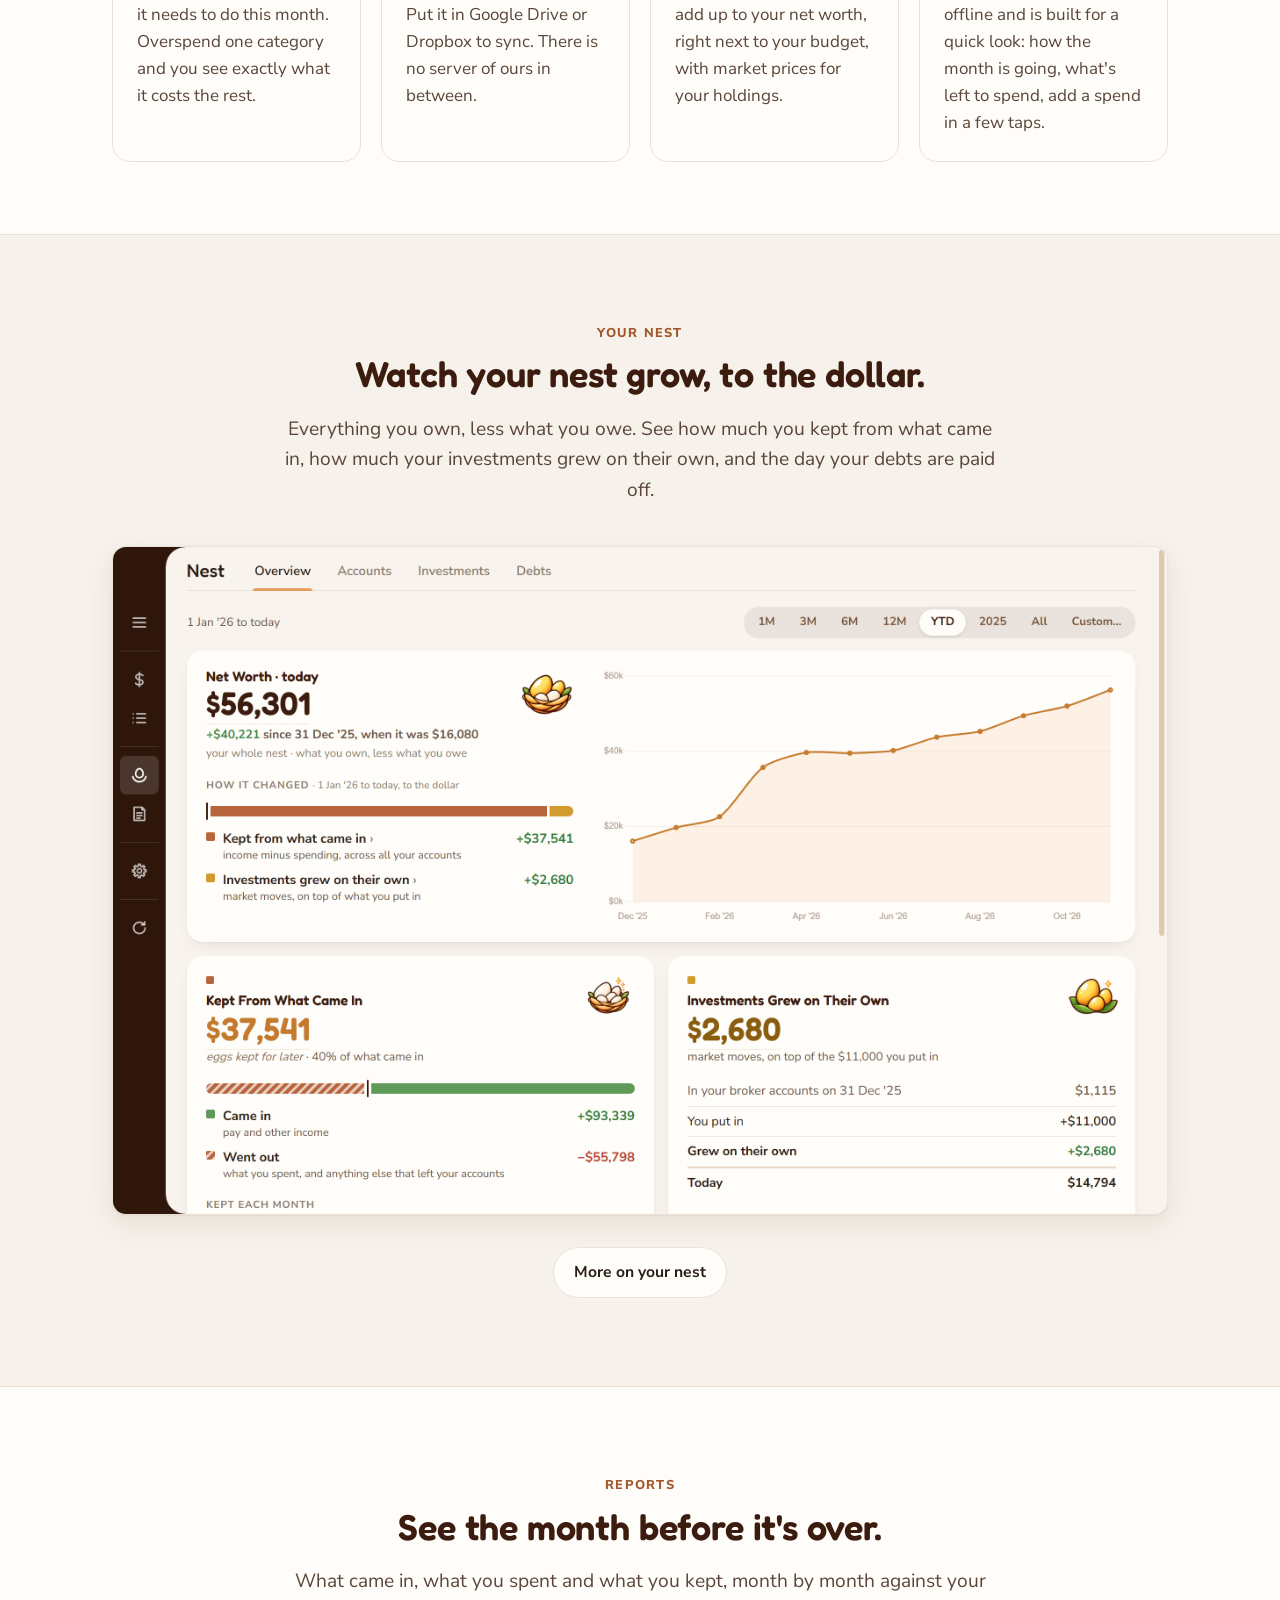
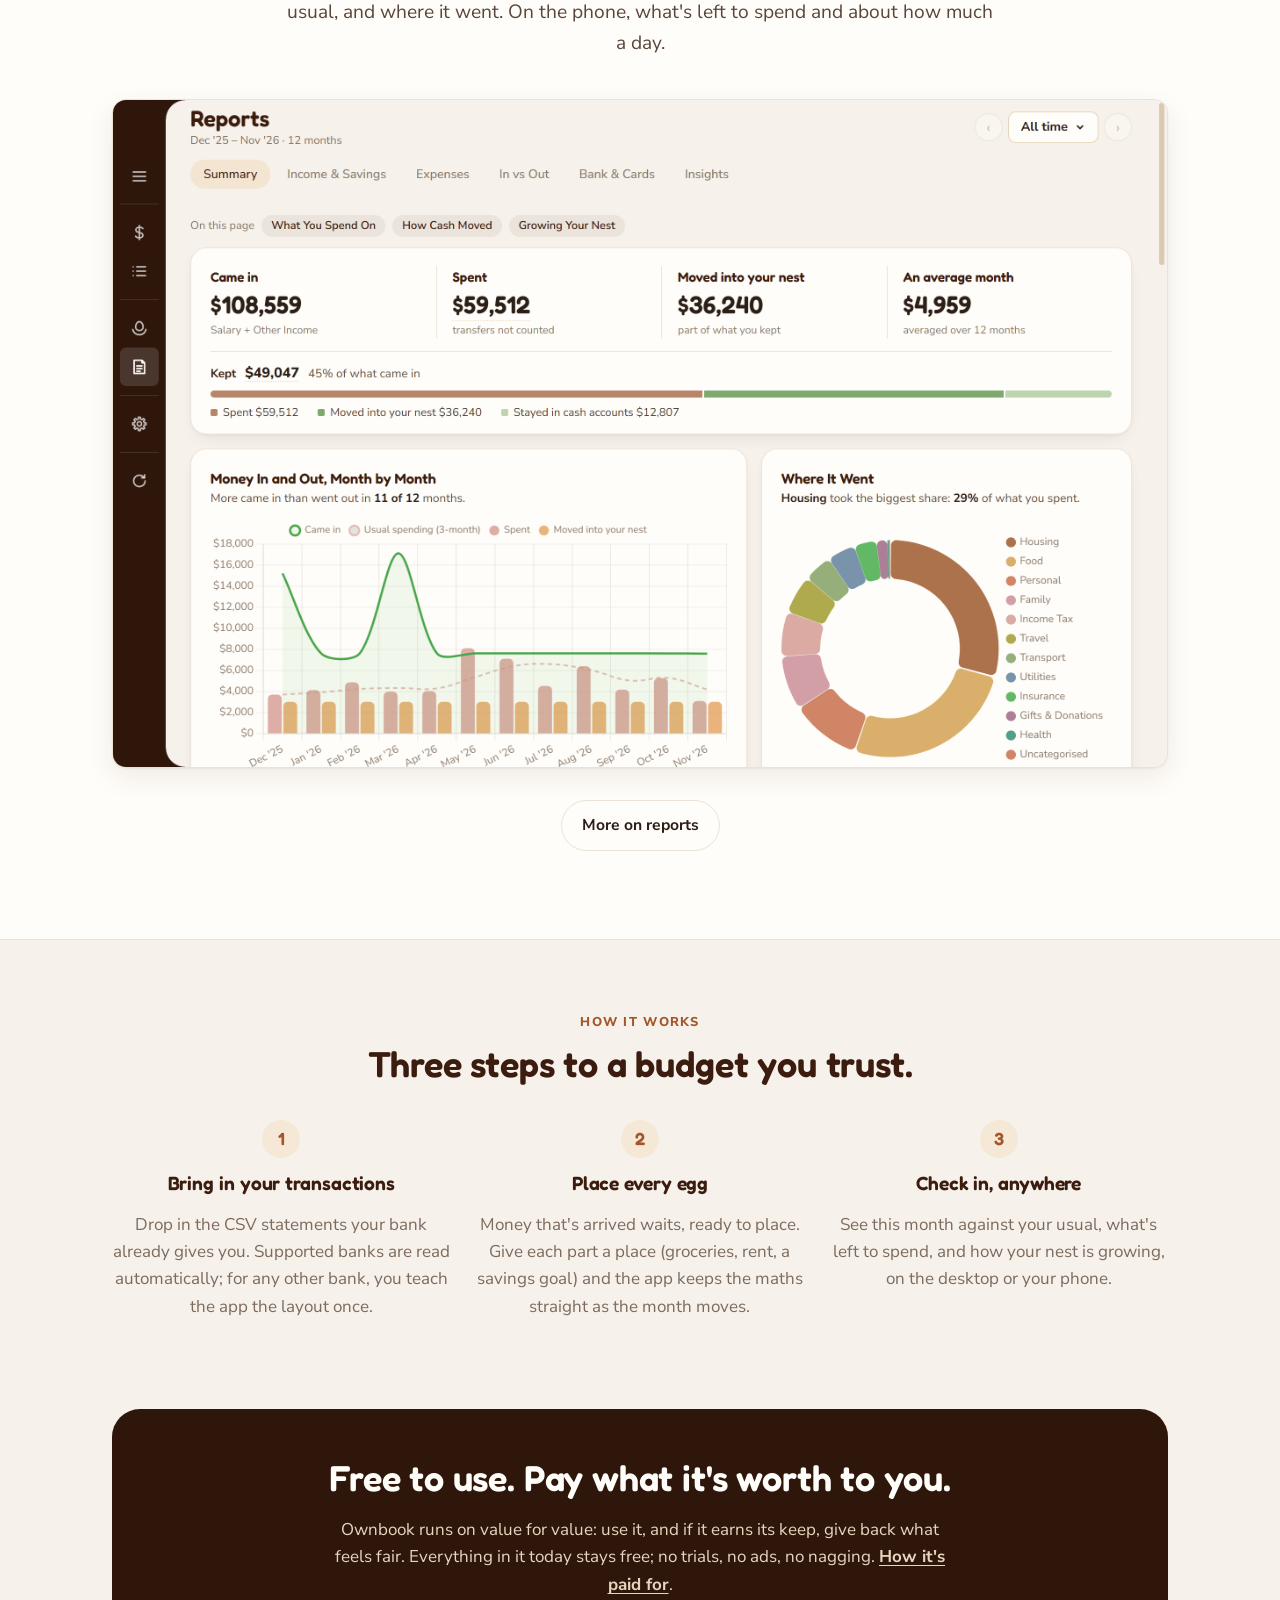
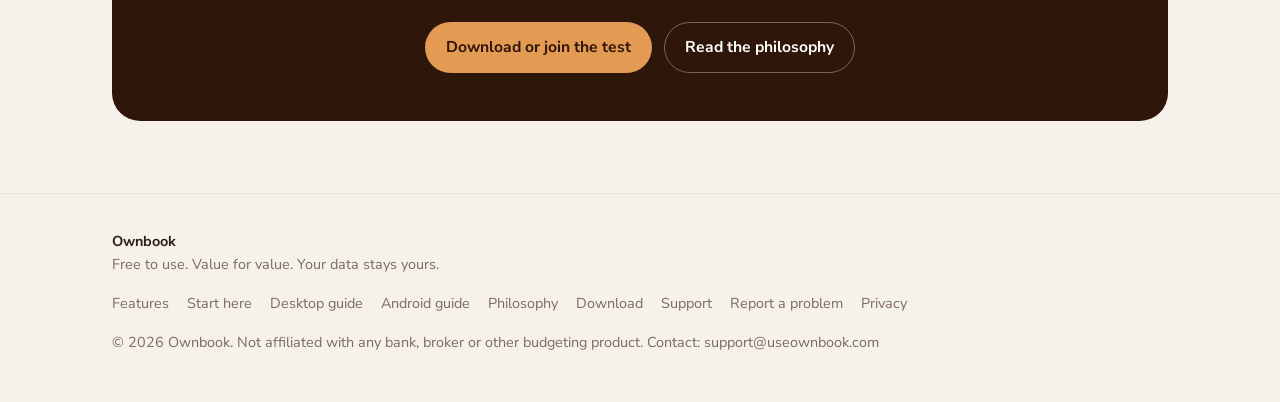
==== commit a5664b80: "Download page: join the Android test, download the Windows app" ====
--- a/index.html
+++ b/index.html
@@ -29,7 +29,7 @@
       <a href="guide-start.html" >Guides</a>
       <a href="philosophy.html" >Philosophy</a>
       <a href="support.html" >Support</a>
-      <a class="btn btn-primary btn-sm" href="download.html#notify" >Get notified</a>
+      <a class="btn btn-primary btn-sm" href="download.html" >Download</a>
     </nav>
   </div>
 </header>
@@ -42,8 +42,8 @@
         <h1>How many eggs are in <span>your nest?</span></h1>
         <p class="lead">Ownbook is a calm budgeting app that works from a folder you own. Money that comes in waits, ready to place, until you give it a job. Your accounts, investments and debts add up to one nest you can watch grow, on your computer and your phone. No sign-up, no bank logins, no ads.</p>
         <div class="btn-row">
-          <a class="btn btn-primary" href="mailto:support@useownbook.com?subject=Tell%20me%20when%20it%27s%20out">
-            <svg viewBox="0 0 24 24" aria-hidden="true"><path d="M6 16V11a6 6 0 0 1 12 0v5l2 2H4zM10 20a2 2 0 0 0 4 0"/></svg>Coming soon: get notified</a>
+          <a class="btn btn-primary" href="download.html">
+            <svg viewBox="0 0 24 24" aria-hidden="true"><path d="M12 4v11M7 10l5 5 5-5M5 20h14"/></svg>Download or join the test</a>
           <a class="btn btn-ghost" href="features.html">See what it does</a>
         </div>
         <p class="hero-note">Windows desktop app · Android app · Works offline · Your data syncs through your own cloud folder</p>
@@ -119,7 +119,7 @@
         <h2>Free to use. Pay what it's worth to you.</h2>
         <p>Ownbook runs on value for value: use it, and if it earns its keep, give back what feels fair. Everything in it today stays free; no trials, no ads, no nagging. <a href="philosophy.html#v4v" style="color:inherit">How it's paid for</a>.</p>
         <div class="btn-row">
-          <a class="btn btn-primary" href="mailto:support@useownbook.com?subject=Tell%20me%20when%20it%27s%20out">Coming soon: get notified</a>
+          <a class="btn btn-primary" href="download.html">Download or join the test</a>
           <a class="btn btn-ghost" href="philosophy.html">Read the philosophy</a>
         </div>
       </div>
@@ -138,7 +138,7 @@
       <a href="guide-desktop.html">Desktop guide</a>
       <a href="guide-android.html">Android guide</a>
       <a href="philosophy.html">Philosophy</a>
-      <a href="download.html#notify">Get notified</a>
+      <a href="download.html">Download</a>
       <a href="support.html">Support</a>
       <a href="mailto:support@useownbook.com">Report a problem</a>
       <a href="privacy.html">Privacy</a>
--- a/assets/site.css
+++ b/assets/site.css
@@ -78,7 +78,7 @@
 .nav { display: flex; gap: 4px; margin-left: auto; align-items: center; }
 .nav a { text-decoration: none; font-size: .93rem; font-weight: 600; color: var(--ink-2); padding: 8px 12px; border-radius: 999px; }
 .nav a:hover { background: var(--surface); }
-.nav a[aria-current="page"] { color: var(--ink); background: var(--surface); box-shadow: inset 0 0 0 1px var(--line); }
+.nav a[aria-current="page"]:not(.btn) { color: var(--ink); background: var(--surface); box-shadow: inset 0 0 0 1px var(--line); }
 .nav .btn { margin-left: 6px; }
 .nav-toggle { display: none; margin-left: auto; background: none; border: 0; padding: 10px; color: var(--ink); cursor: pointer; }
 .nav-toggle svg { width: 24px; height: 24px; stroke: currentColor; stroke-width: 2; fill: none; stroke-linecap: round; }
@@ -227,7 +227,8 @@
 @media (min-width: 820px) { .dl { grid-template-columns: repeat(2, 1fr); } }
 .dl .card { display: flex; flex-direction: column; gap: 10px; }
 .dl .card .btn { align-self: flex-start; margin-top: 8px; }
-.dl ul { margin: 6px 0 0; padding-left: 1.1em; color: var(--ink-2); font-size: .95rem; }
+.dl ul, .dl ol { margin: 6px 0 0; padding-left: 1.1em; color: var(--ink-2); font-size: .95rem; }
+.dl ol li + li { margin-top: 4px; }
 .give { display: grid; gap: 20px; }
 @media (min-width: 820px) { .give { grid-template-columns: repeat(2, 1fr); } }
 .ln { display: flex; flex-wrap: wrap; gap: 8px; align-items: center; margin-top: 10px; }
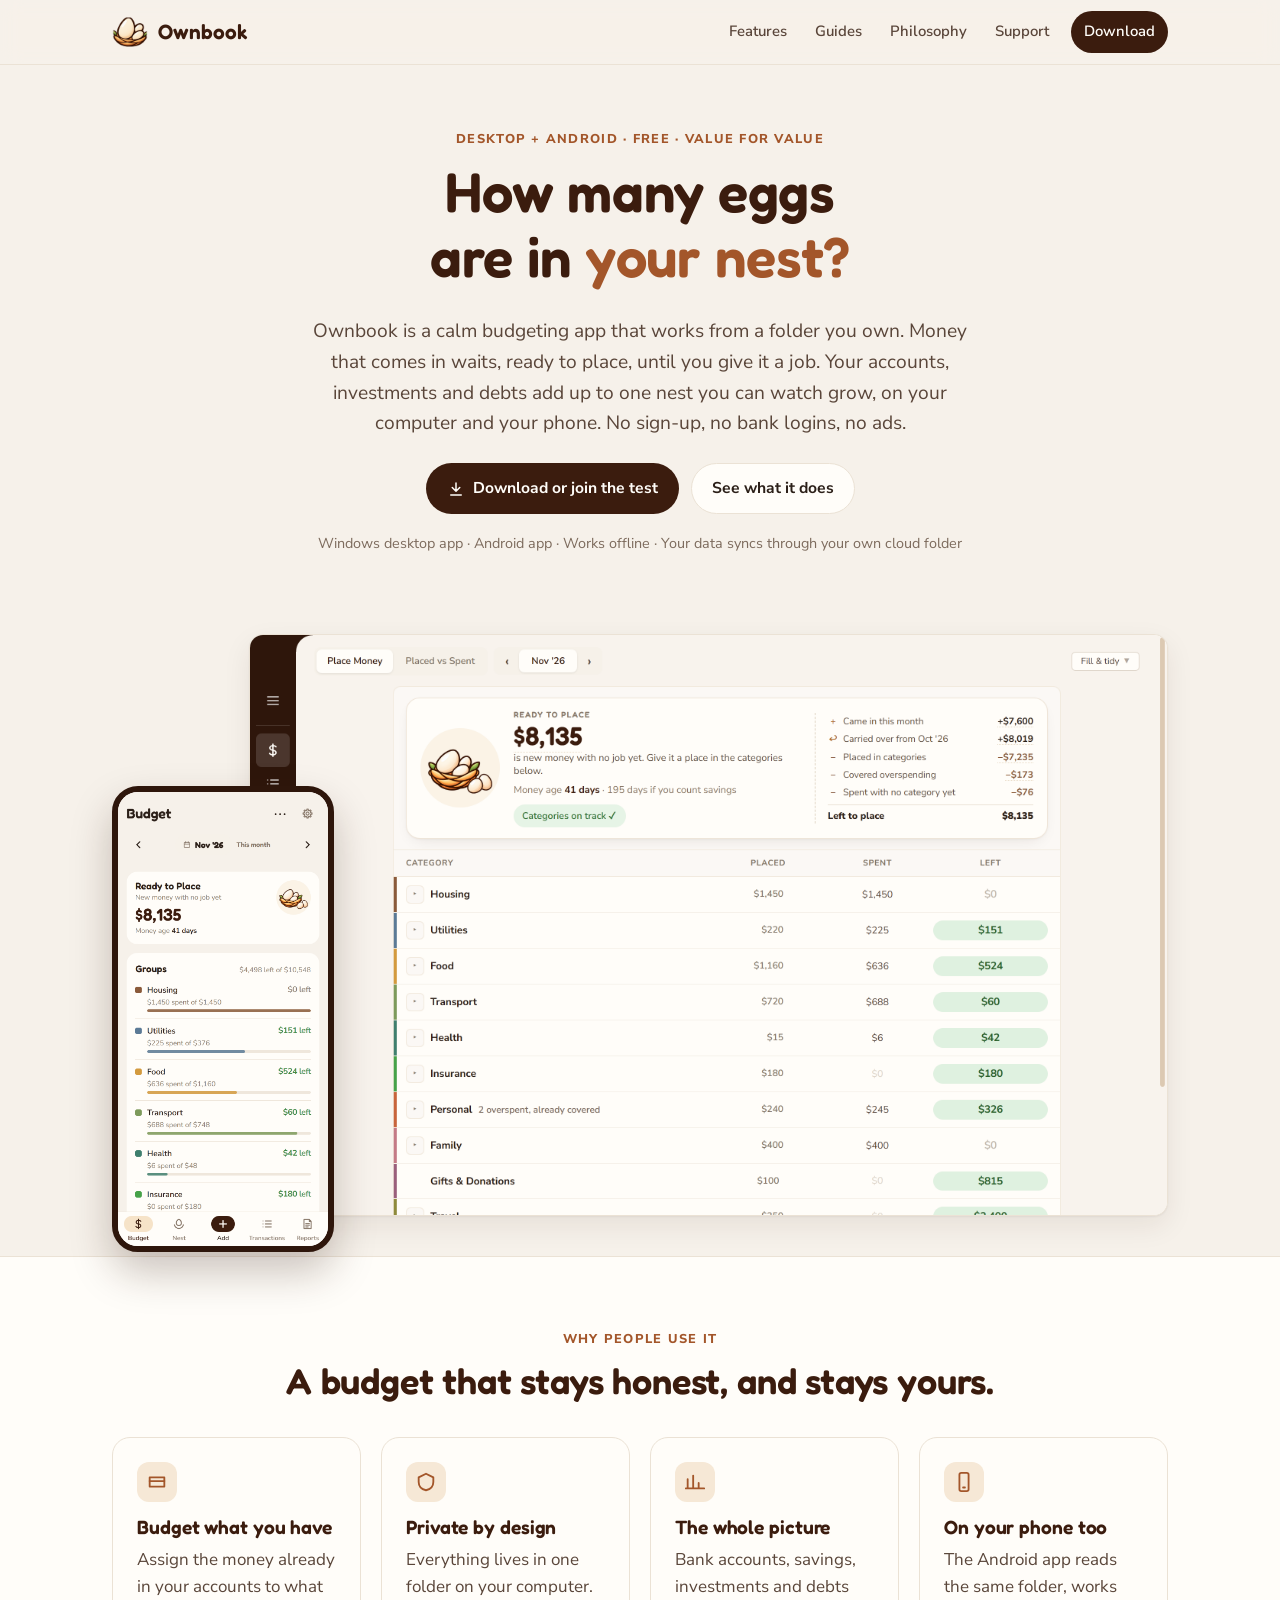
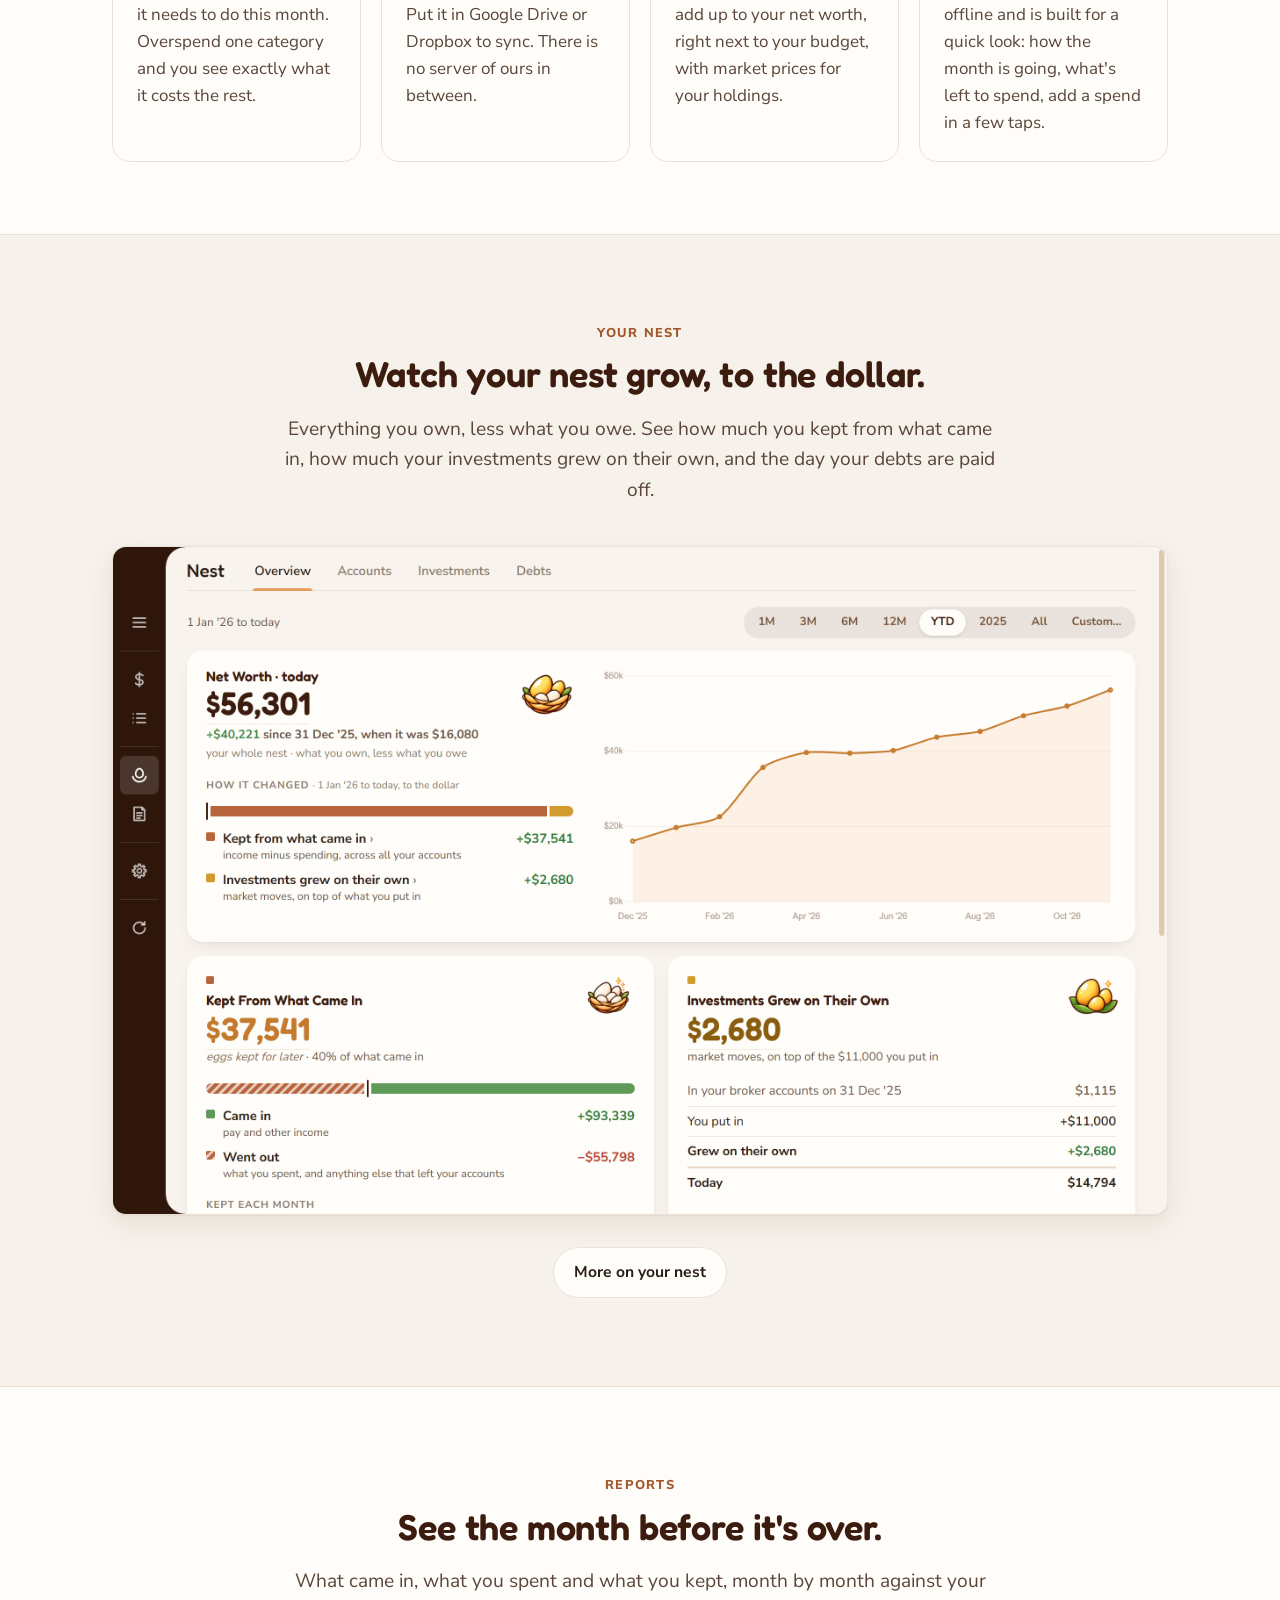
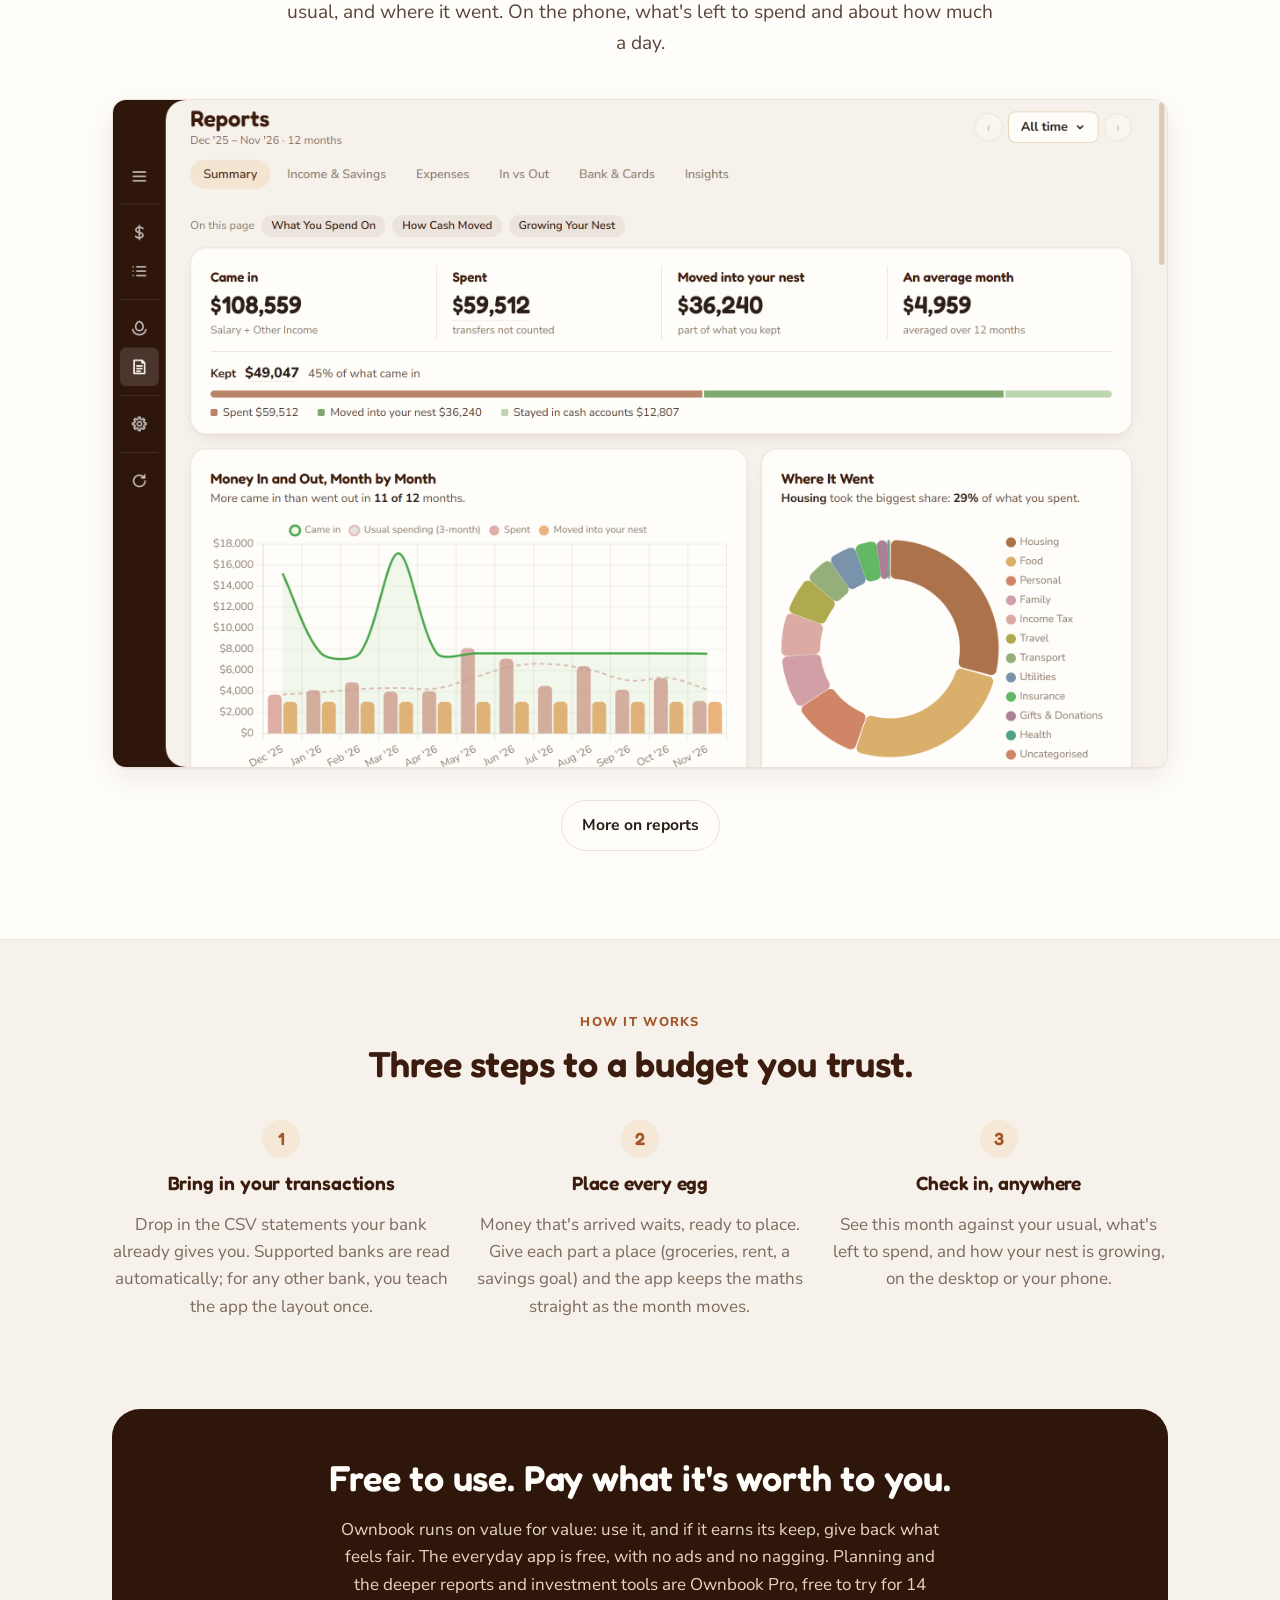
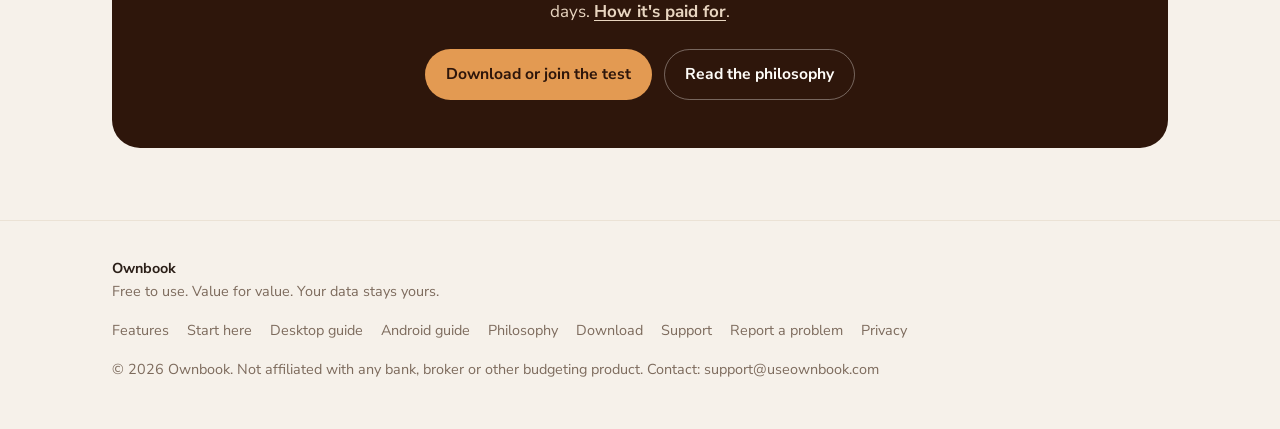
==== commit efe13978: "Windows download is the Free build; Pro explained" ====
--- a/index.html
+++ b/index.html
@@ -117,7 +117,7 @@
     <div class="wrap">
       <div class="cta">
         <h2>Free to use. Pay what it's worth to you.</h2>
-        <p>Ownbook runs on value for value: use it, and if it earns its keep, give back what feels fair. Everything in it today stays free; no trials, no ads, no nagging. <a href="philosophy.html#v4v" style="color:inherit">How it's paid for</a>.</p>
+        <p>Ownbook runs on value for value: use it, and if it earns its keep, give back what feels fair. The everyday app is free, with no ads and no nagging. Planning and the deeper reports and investment tools are Ownbook Pro, free to try for 14 days. <a href="philosophy.html#v4v" style="color:inherit">How it's paid for</a>.</p>
         <div class="btn-row">
           <a class="btn btn-primary" href="download.html">Download or join the test</a>
           <a class="btn btn-ghost" href="philosophy.html">Read the philosophy</a>
